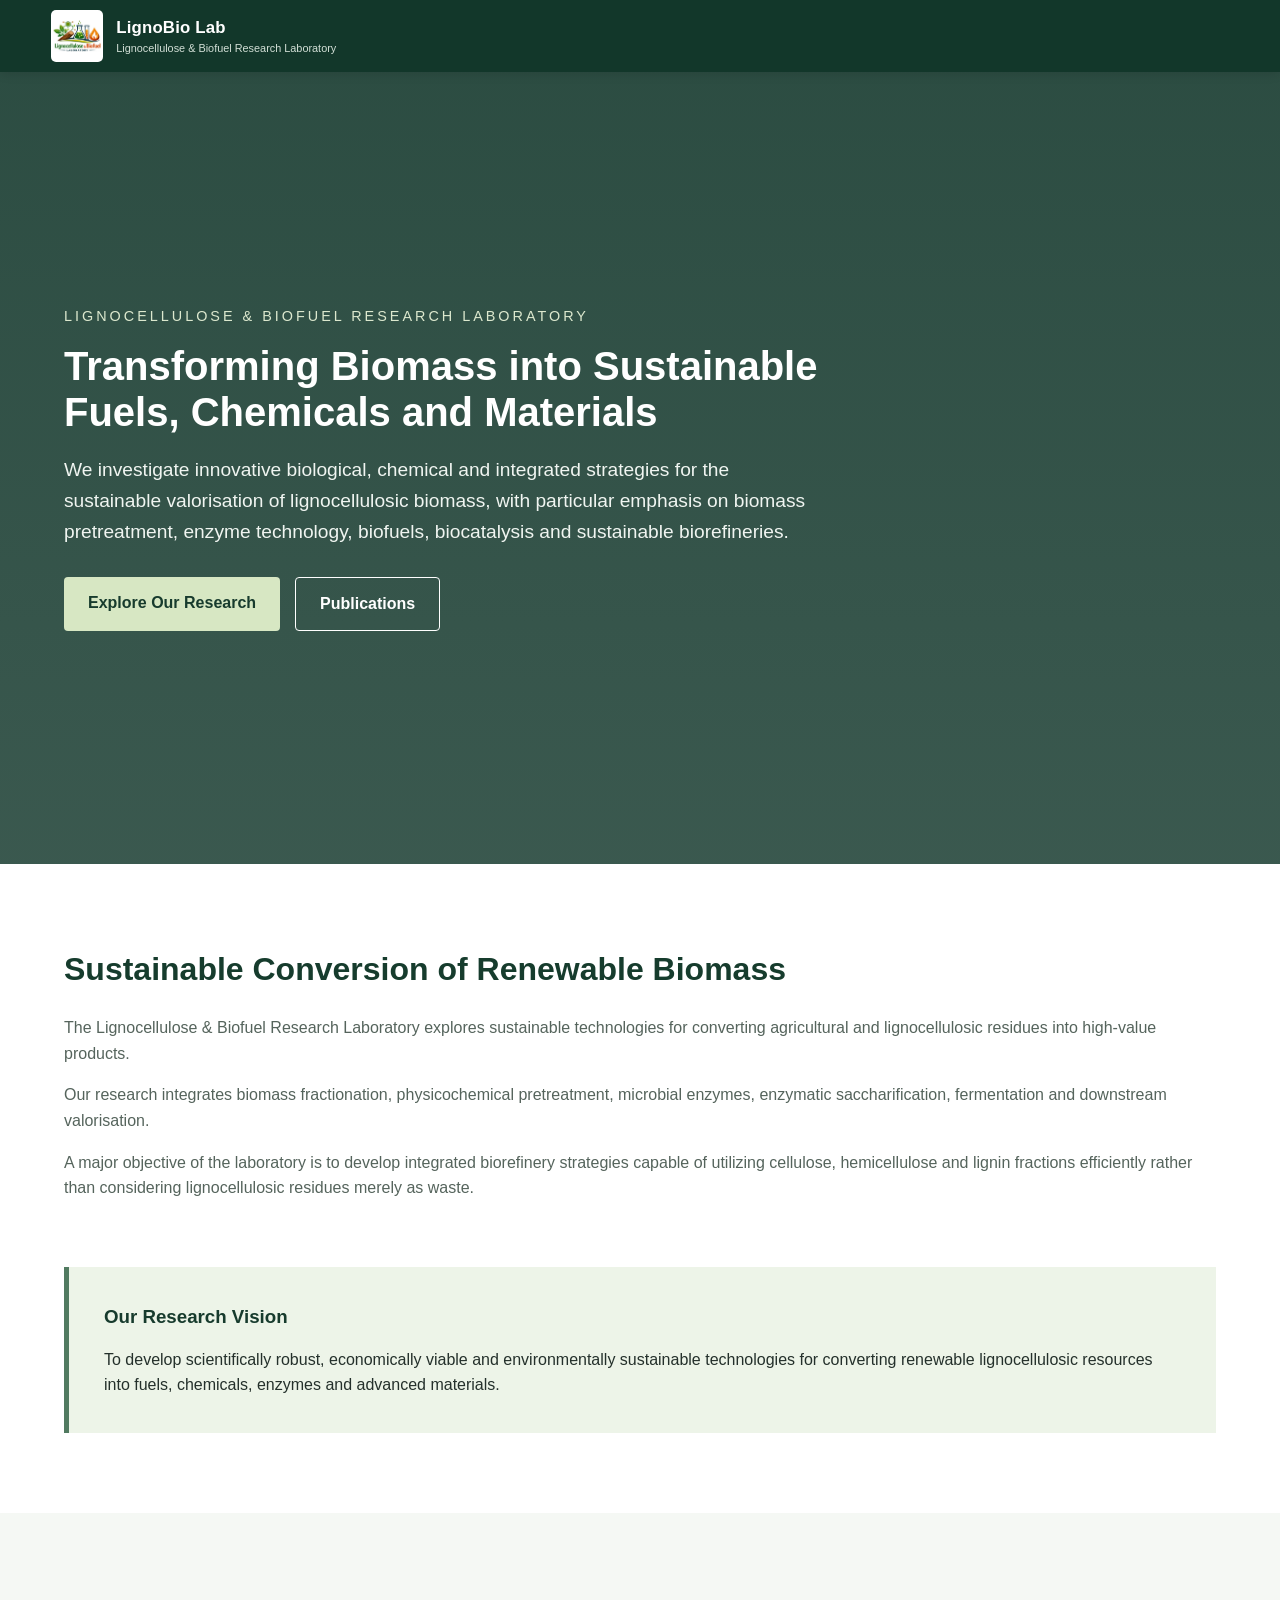
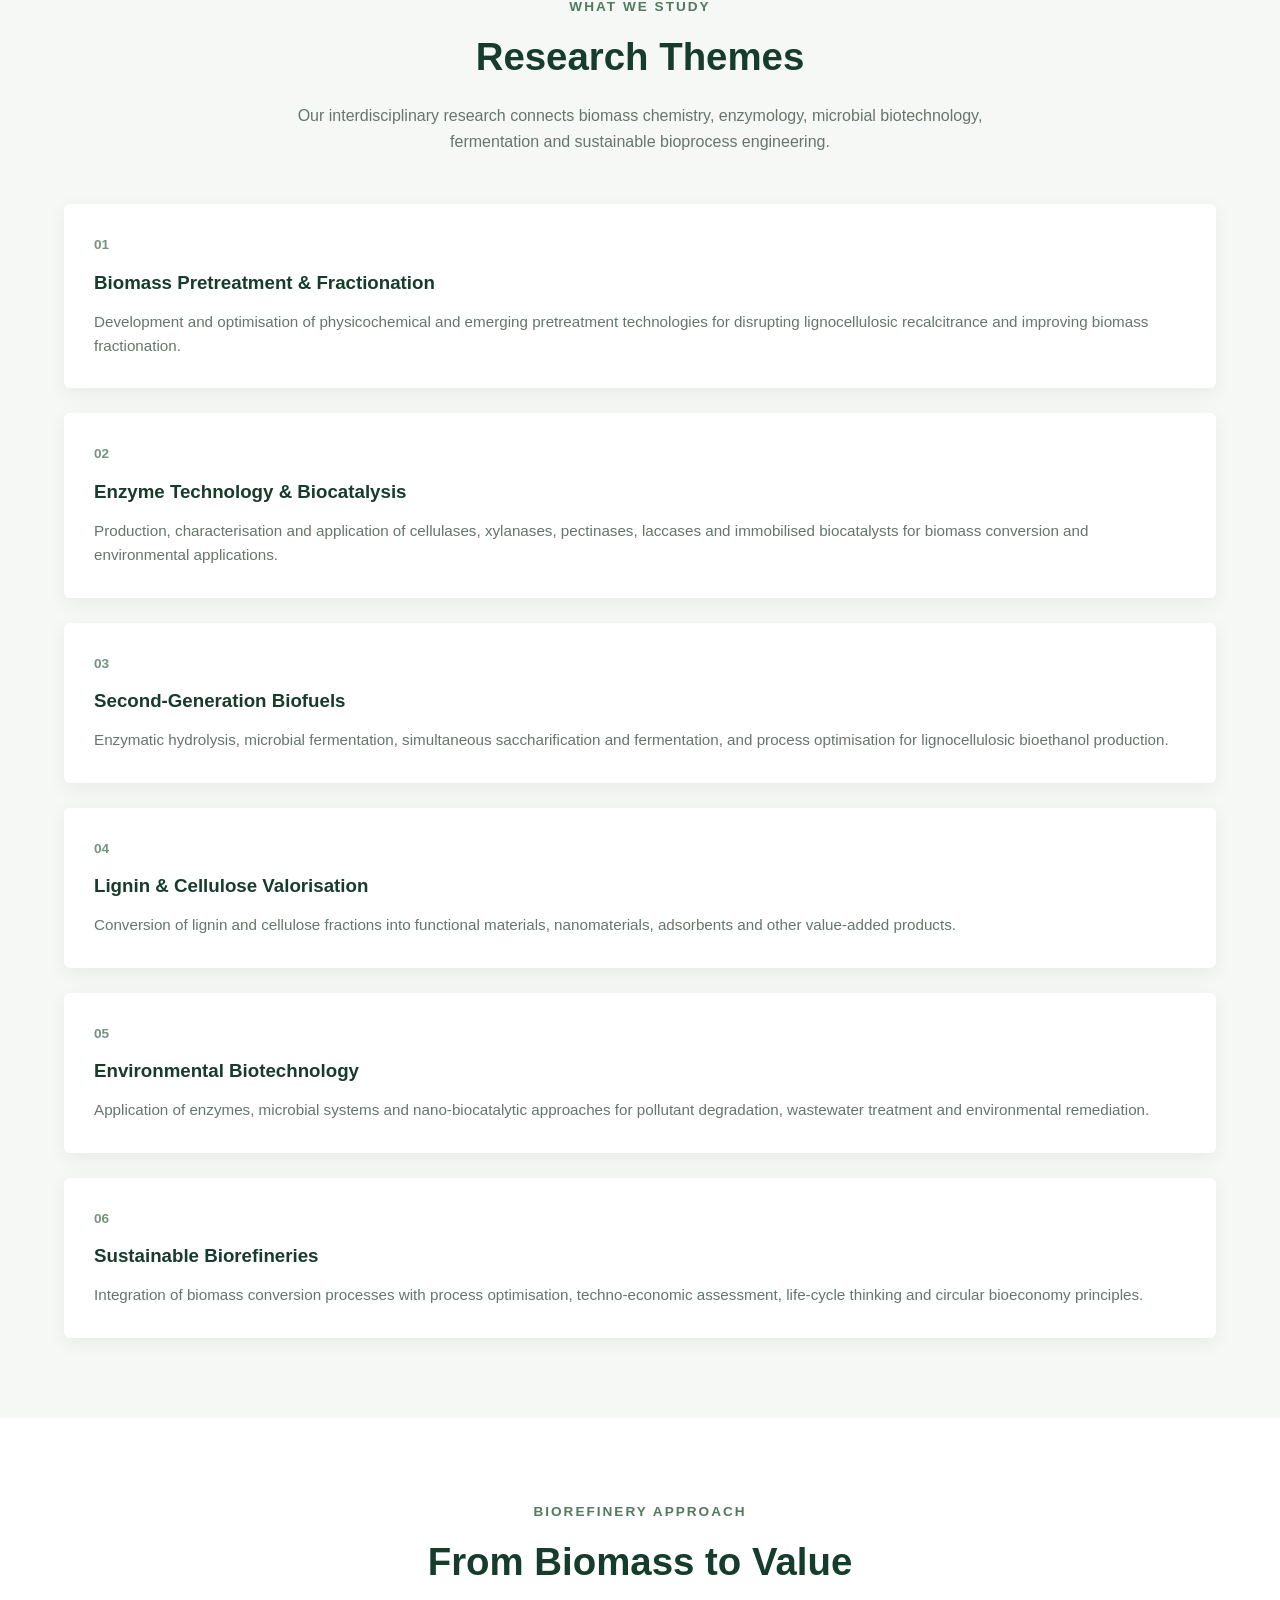
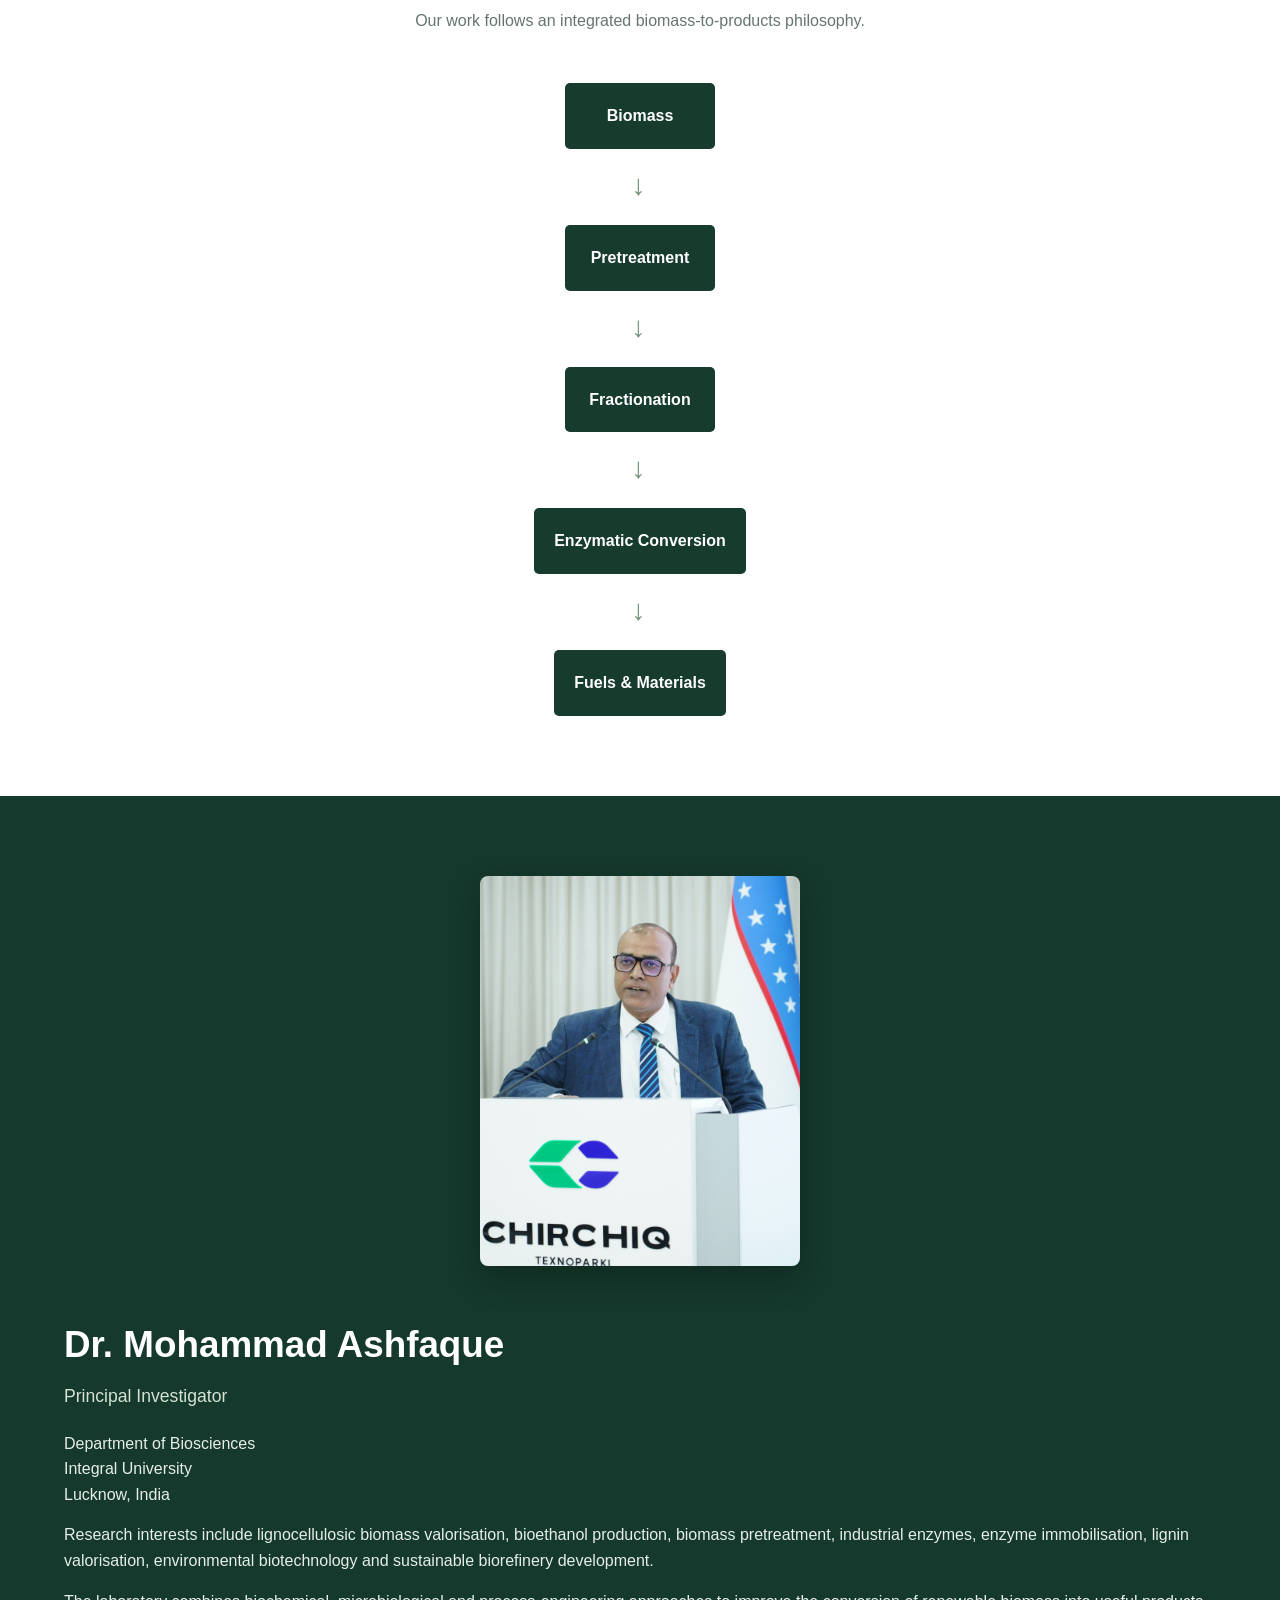
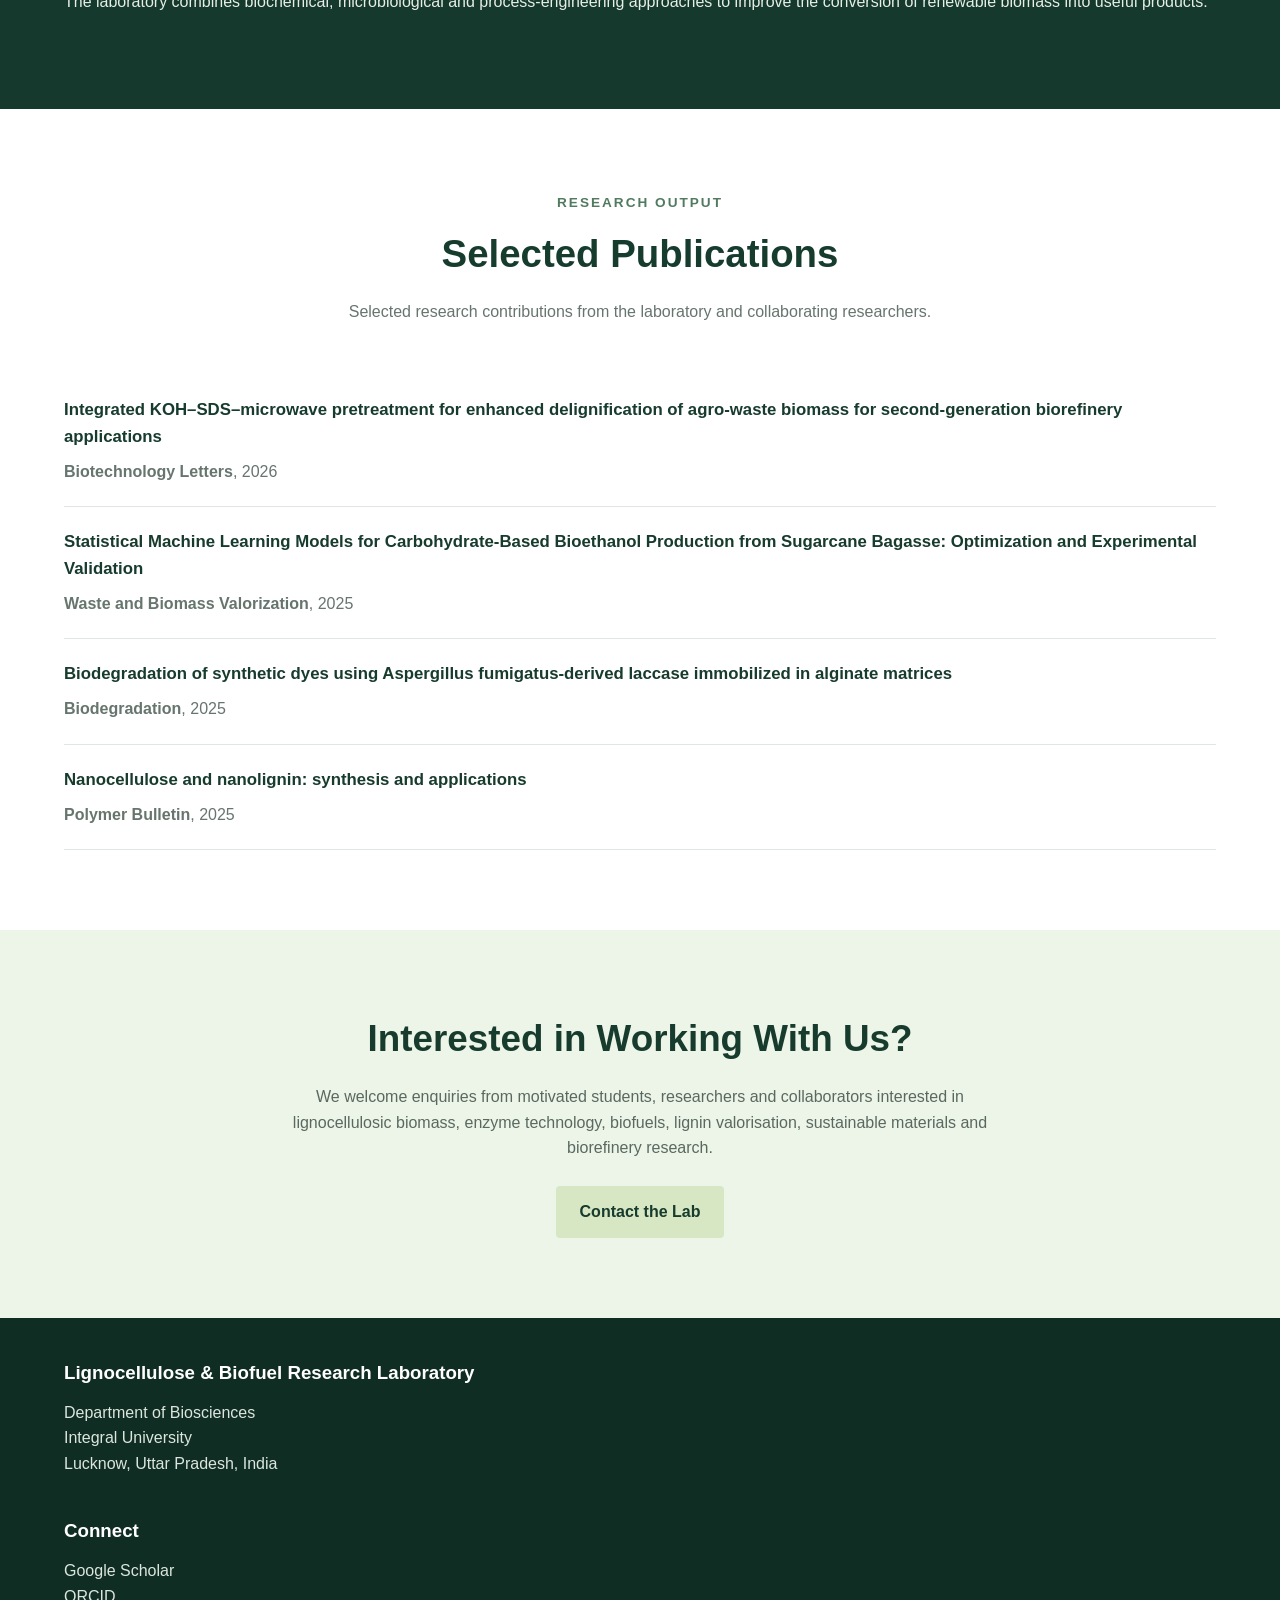
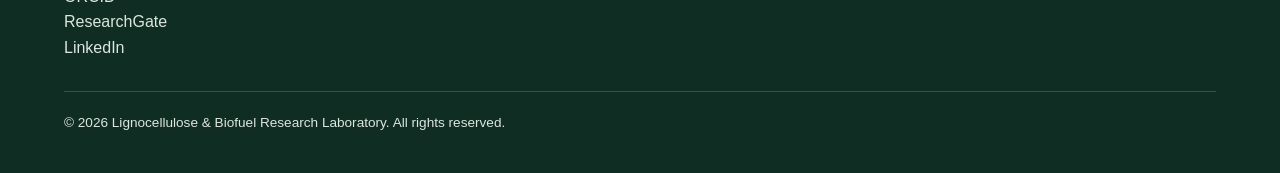
==== index.html @ 24415551 "Update index.html" ====
<!DOCTYPE html>
<html lang="en">

<head>
    <meta charset="UTF-8">

    <meta name="viewport"
          content="width=device-width, initial-scale=1.0">

    <meta name="description"
          content="Official website of the Lignocellulose & Biofuel Research Laboratory, focused on lignocellulosic biomass valorisation, biofuels, enzyme technology and sustainable biorefineries.">

    <meta name="keywords"
          content="lignocellulose, lignocellulosic biomass, biofuel, bioethanol, biomass valorisation, biorefinery, cellulase, laccase, pretreatment">

    <title>
        Lignocellulose & Biofuel Research Laboratory
    </title>

    <link rel="stylesheet" href="style.css">
</head>


<body>

<!-- =========================
     NAVIGATION
========================= -->

<header class="site-header">
    <nav class="navbar">

        <a href="#home" class="lab-brand">

            <div class="logo-box">
                <img src="lignobio-logo.png"
                     alt="LignoBio Lab Logo"
                     class="lab-logo">
            </div>

            <div class="lab-name">
                <strong>LignoBio Lab</strong>
                <span>Lignocellulose & Biofuel Research Laboratory</span>
            </div>

        </a>

        <ul class="nav-links">
            <li><a href="#home">Home</a></li>
            <li><a href="#about">About</a></li>
            <li><a href="#research">Research</a></li>
            <li><a href="people.html">People</a></li>
            <li><a href="#publications">Publications</a></li>
            <li><a href="#opportunities">Opportunities</a></li>
            <li><a href="#contact">Contact</a></li>
        </ul>

    </nav>
</header>

<!-- =========================
     HERO SECTION
========================= -->

<section class="hero" id="home">

    <div class="hero-content">

        <div class="hero-tag">
            Lignocellulose & Biofuel Research Laboratory
        </div>

        <h1>
            Transforming Biomass into Sustainable Fuels,
            Chemicals and Materials
        </h1>

        <p>
            We investigate innovative biological, chemical and
            integrated strategies for the sustainable valorisation
            of lignocellulosic biomass, with particular emphasis on
            biomass pretreatment, enzyme technology, biofuels,
            biocatalysis and sustainable biorefineries.
        </p>

        <div class="hero-buttons">

            <a href="#research"
               class="btn btn-primary">
                Explore Our Research
            </a>

            <a href="#publications"
               class="btn btn-secondary">
                Publications
            </a>

        </div>

    </div>

</section>


<!-- =========================
     ABOUT
========================= -->

<section class="section" id="about">

    <div class="container">

        <div class="about-grid">

            <div class="about-text">

                <h2>
                    Sustainable Conversion of Renewable Biomass
                </h2>

                <p>
                    The Lignocellulose & Biofuel Research Laboratory
                    explores sustainable technologies for converting
                    agricultural and lignocellulosic residues into
                    high-value products.
                </p>

                <p>
                    Our research integrates biomass fractionation,
                    physicochemical pretreatment, microbial enzymes,
                    enzymatic saccharification, fermentation and
                    downstream valorisation.
                </p>

                <p>
                    A major objective of the laboratory is to develop
                    integrated biorefinery strategies capable of
                    utilizing cellulose, hemicellulose and lignin
                    fractions efficiently rather than considering
                    lignocellulosic residues merely as waste.
                </p>

            </div>


            <div class="about-box">

                <h3>Our Research Vision</h3>

                <p>
                    To develop scientifically robust, economically
                    viable and environmentally sustainable
                    technologies for converting renewable
                    lignocellulosic resources into fuels, chemicals,
                    enzymes and advanced materials.
                </p>

            </div>

        </div>

    </div>

</section>


<!-- =========================
     RESEARCH AREAS
========================= -->

<section class="section research-section" id="research">

    <div class="container">

        <div class="section-title">

            <span>What We Study</span>

            <h2>
                Research Themes
            </h2>

            <p>
                Our interdisciplinary research connects biomass
                chemistry, enzymology, microbial biotechnology,
                fermentation and sustainable bioprocess engineering.
            </p>

        </div>


        <div class="cards">


            <div class="card">

                <div class="card-number">01</div>

                <h3>
                    Biomass Pretreatment & Fractionation
                </h3>

                <p>
                    Development and optimisation of physicochemical
                    and emerging pretreatment technologies for
                    disrupting lignocellulosic recalcitrance and
                    improving biomass fractionation.
                </p>

            </div>


            <div class="card">

                <div class="card-number">02</div>

                <h3>
                    Enzyme Technology & Biocatalysis
                </h3>

                <p>
                    Production, characterisation and application of
                    cellulases, xylanases, pectinases, laccases and
                    immobilised biocatalysts for biomass conversion
                    and environmental applications.
                </p>

            </div>


            <div class="card">

                <div class="card-number">03</div>

                <h3>
                    Second-Generation Biofuels
                </h3>

                <p>
                    Enzymatic hydrolysis, microbial fermentation,
                    simultaneous saccharification and fermentation,
                    and process optimisation for lignocellulosic
                    bioethanol production.
                </p>

            </div>


            <div class="card">

                <div class="card-number">04</div>

                <h3>
                    Lignin & Cellulose Valorisation
                </h3>

                <p>
                    Conversion of lignin and cellulose fractions
                    into functional materials, nanomaterials,
                    adsorbents and other value-added products.
                </p>

            </div>


            <div class="card">

                <div class="card-number">05</div>

                <h3>
                    Environmental Biotechnology
                </h3>

                <p>
                    Application of enzymes, microbial systems and
                    nano-biocatalytic approaches for pollutant
                    degradation, wastewater treatment and
                    environmental remediation.
                </p>

            </div>


            <div class="card">

                <div class="card-number">06</div>

                <h3>
                    Sustainable Biorefineries
                </h3>

                <p>
                    Integration of biomass conversion processes with
                    process optimisation, techno-economic assessment,
                    life-cycle thinking and circular bioeconomy
                    principles.
                </p>

            </div>


        </div>

    </div>

</section>


<!-- =========================
     RESEARCH PIPELINE
========================= -->

<section class="section">

    <div class="container">

        <div class="section-title">

            <span>Biorefinery Approach</span>

            <h2>
                From Biomass to Value
            </h2>

            <p>
                Our work follows an integrated biomass-to-products
                philosophy.
            </p>

        </div>


        <div class="pipeline">

            <div class="pipeline-item">
                Biomass
            </div>

            <div class="arrow">
                →
            </div>

            <div class="pipeline-item">
                Pretreatment
            </div>

            <div class="arrow">
                →
            </div>

            <div class="pipeline-item">
                Fractionation
            </div>

            <div class="arrow">
                →
            </div>

            <div class="pipeline-item">
                Enzymatic Conversion
            </div>

            <div class="arrow">
                →
            </div>

            <div class="pipeline-item">
                Fuels & Materials
            </div>

        </div>

    </div>

</section>


<!-- =========================
     PRINCIPAL INVESTIGATOR
========================= -->

<section class="section pi-section" id="pi">

    <div class="container">

        <div class="pi-grid">


<div class="pi-photo">

    <img src="mohammad-ashfaque.JPG"
         alt="Dr. Mohammad Ashfaque">

</div>


            <div class="pi-info">

                <h2>
                    Dr. Mohammad Ashfaque
                </h2>

                <h3>
                    Principal Investigator
                </h3>

                <p>
                    Department of Biosciences
                    <br>
                    Integral University
                    <br>
                    Lucknow, India
                </p>

                <p>
                    Research interests include lignocellulosic biomass
                    valorisation, bioethanol production, biomass
                    pretreatment, industrial enzymes, enzyme
                    immobilisation, lignin valorisation,
                    environmental biotechnology and sustainable
                    biorefinery development.
                </p>

                <p>
                    The laboratory combines biochemical,
                    microbiological and process-engineering approaches
                    to improve the conversion of renewable biomass
                    into useful products.
                </p>

            </div>

        </div>

    </div>

</section>


<!-- =========================
     PUBLICATIONS
========================= -->

<section class="section" id="publications">

    <div class="container">

        <div class="section-title">

            <span>Research Output</span>

            <h2>
                Selected Publications
            </h2>

            <p>
                Selected research contributions from the laboratory
                and collaborating researchers.
            </p>

        </div>


        <div class="publication">

            <h3>
                Integrated KOH–SDS–microwave pretreatment for
                enhanced delignification of agro-waste biomass for
                second-generation biorefinery applications
            </h3>

            <p>
                <strong>Biotechnology Letters</strong>, 2026
            </p>

        </div>


        <div class="publication">

            <h3>
                Statistical Machine Learning Models for
                Carbohydrate-Based Bioethanol Production from
                Sugarcane Bagasse: Optimization and Experimental
                Validation
            </h3>

            <p>
                <strong>Waste and Biomass Valorization</strong>, 2025
            </p>

        </div>


        <div class="publication">

            <h3>
                Biodegradation of synthetic dyes using
                Aspergillus fumigatus-derived laccase immobilized
                in alginate matrices
            </h3>

            <p>
                <strong>Biodegradation</strong>, 2025
            </p>

        </div>


        <div class="publication">

            <h3>
                Nanocellulose and nanolignin: synthesis and
                applications
            </h3>

            <p>
                <strong>Polymer Bulletin</strong>, 2025
            </p>

        </div>

    </div>

</section>


<!-- =========================
     OPPORTUNITIES
========================= -->

<section class="section join" id="opportunities">

    <div class="container">

        <h2>
            Interested in Working With Us?
        </h2>

        <p>
            We welcome enquiries from motivated students,
            researchers and collaborators interested in
            lignocellulosic biomass, enzyme technology,
            biofuels, lignin valorisation, sustainable materials
            and biorefinery research.
        </p>

        <a href="#contact"
           class="btn btn-primary">
            Contact the Lab
        </a>

    </div>

</section>


<!-- =========================
     FOOTER / CONTACT
========================= -->

<footer id="contact">

    <div class="container">

        <div class="footer-grid">


            <div>

                <h3>
                    Lignocellulose & Biofuel Research Laboratory
                </h3>

                <p>
                    Department of Biosciences
                    <br>
                    Integral University
                    <br>
                    Lucknow, Uttar Pradesh, India
                </p>

            </div>


            <div>

                <h3>
                    Connect
                </h3>

                <p>
                    Google Scholar
                    <br>
                    ORCID
                    <br>
                    ResearchGate
                    <br>
                    LinkedIn
                </p>

            </div>


        </div>


        <div class="copyright">

            © 2026 Lignocellulose & Biofuel Research Laboratory.
            All rights reserved.

        </div>

    </div>

</footer>


</body>

</html>
---- style.css ----
* {
    margin: 0;
    padding: 0;
    box-sizing: border-box;
}

html {
    scroll-behavior: smooth;
}

body {
    font-family: Arial, Helvetica, sans-serif;
    line-height: 1.6;
    color: #24302b;
    background: #ffffff;
}

/* =========================
   HEADER & NAVIGATION
========================= */

.site-header {
    background: #12372a;
    position: sticky;
    top: 0;
    z-index: 1000;
    box-shadow: 0 2px 10px rgba(0,0,0,0.12);
}

.navbar {
    width: 92%;
    max-width: 1300px;
    margin: auto;
    min-height: 82px;

    display: flex;
    justify-content: space-between;
    align-items: center;

    gap: 30px;
    padding: 8px 0;
}


/* LAB IDENTITY */

.lab-brand {
    display: flex;
    align-items: center;
    gap: 13px;
    text-decoration: none;
    flex-shrink: 0;
}


/* LOGO */

.logo-box {
    width: 62px;
    height: 62px;

    background: white;
    border-radius: 5px;

    display: flex;
    align-items: center;
    justify-content: center;

    overflow: hidden;
}

.lab-logo {
    width: 58px;
    height: 58px;
    object-fit: contain;
    display: block;
}


/* LAB NAME */

.lab-name {
    display: flex;
    flex-direction: column;
    line-height: 1.15;
}

.lab-name strong {
    color: #ffffff;
    font-size: 1.35rem;
    font-weight: 750;
    letter-spacing: 0.2px;
}

.lab-name span {
    color: #d2dfd6;
    font-size: 0.78rem;
    margin-top: 5px;
    white-space: nowrap;
}


/* NAVIGATION */

.nav-links {
    display: flex;
    align-items: center;
    gap: 27px;

    list-style: none;
    margin: 0;
    padding: 0;
}

.nav-links li {
    margin: 0;
}

.nav-links a {
    color: #ffffff;
    text-decoration: none;
    font-size: 0.95rem;
    font-weight: 500;

    transition: color 0.2s ease;
}

.nav-links a:hover {
    color: #cfe5b6;
}
/* =========================
   HERO SECTION
========================= */

.hero {
    min-height: 88vh;
    display: flex;
    align-items: center;
    background:
        linear-gradient(
            rgba(15, 52, 40, 0.88),
            rgba(15, 52, 40, 0.82)
        ),
        url("https://images.unsplash.com/photo-1531058240690-006c446962d8?auto=format&fit=crop&w=1600&q=80");
    background-size: cover;
    background-position: center;
    color: white;
}

.hero-content {
    width: 90%;
    max-width: 1200px;
    margin: auto;
}

.hero-tag {
    text-transform: uppercase;
    letter-spacing: 3px;
    font-size: 0.9rem;
    margin-bottom: 15px;
    color: #dce8ce;
}

.hero h1 {
    font-size: 3.5rem;
    max-width: 850px;
    line-height: 1.15;
    margin-bottom: 20px;
}

.hero p {
    max-width: 750px;
    font-size: 1.2rem;
    margin-bottom: 30px;
    color: #f0f5f1;
}

.hero-buttons {
    display: flex;
    gap: 15px;
    flex-wrap: wrap;
}

.btn {
    display: inline-block;
    padding: 13px 24px;
    text-decoration: none;
    border-radius: 4px;
    font-weight: 600;
}

.btn-primary {
    background: #d7e7c3;
    color: #173b2d;
}

.btn-secondary {
    border: 1px solid white;
    color: white;
}

.btn:hover {
    opacity: 0.9;
}

/* =========================
   GENERAL SECTIONS
========================= */

.section {
    padding: 80px 0;
}

.container {
    width: 90%;
    max-width: 1200px;
    margin: auto;
}

.section-title {
    text-align: center;
    margin-bottom: 50px;
}

.section-title span {
    color: #517a60;
    text-transform: uppercase;
    letter-spacing: 2px;
    font-size: 0.85rem;
    font-weight: 700;
}

.section-title h2 {
    font-size: 2.4rem;
    margin-top: 8px;
    color: #163c2d;
}

.section-title p {
    max-width: 760px;
    margin: 15px auto 0;
    color: #66756d;
}

/* =========================
   ABOUT
========================= */

.about-grid {
    display: grid;
    grid-template-columns: 1fr 1fr;
    gap: 50px;
    align-items: center;
}

.about-text h2 {
    color: #163c2d;
    margin-bottom: 20px;
    font-size: 2rem;
}

.about-text p {
    margin-bottom: 16px;
    color: #55645c;
}

.about-box {
    background: #edf4e8;
    padding: 35px;
    border-left: 5px solid #517a60;
}

.about-box h3 {
    color: #173b2d;
    margin-bottom: 15px;
}

/* =========================
   RESEARCH CARDS
========================= */

.research-section {
    background: #f5f8f4;
}

.cards {
    display: grid;
    grid-template-columns: repeat(3, 1fr);
    gap: 25px;
}

.card {
    background: white;
    padding: 30px;
    border-radius: 6px;
    box-shadow: 0 5px 20px rgba(0,0,0,0.06);
    transition: transform 0.3s ease;
}

.card:hover {
    transform: translateY(-5px);
}

.card-number {
    font-size: 0.85rem;
    color: #76947d;
    font-weight: 700;
    margin-bottom: 12px;
}

.card h3 {
    color: #173b2d;
    margin-bottom: 12px;
}

.card p {
    color: #66756d;
    font-size: 0.95rem;
}

/* =========================
   RESEARCH PIPELINE
========================= */

.pipeline {
    display: flex;
    justify-content: space-between;
    align-items: center;
    flex-wrap: wrap;
    gap: 15px;
    margin-top: 40px;
}

.pipeline-item {
    background: #173b2d;
    color: white;
    padding: 20px;
    min-width: 150px;
    flex: 1;
    text-align: center;
    border-radius: 5px;
    font-weight: 600;
}

.arrow {
    font-size: 1.8rem;
    color: #76947d;
}

/* =========================
   PI SECTION
========================= */

.pi-section {
    background: #15392c;
    color: white;
}

.pi-grid {
    display: grid;
    grid-template-columns: 1fr 2fr;
    gap: 50px;
    align-items: center;
}

.pi-photo {
    width: 100%;
    max-width: 320px;
    margin: auto;
}

.pi-photo img {
    width: 100%;
    height: 390px;
    object-fit: cover;
    object-position: center top;
    border-radius: 8px;
    display: block;
    box-shadow: 0 12px 30px rgba(0,0,0,0.25);
}
.pi-info h2 {
    font-size: 2.3rem;
    margin-bottom: 8px;
}

.pi-info h3 {
    font-size: 1.1rem;
    font-weight: 400;
    color: #d5e3d5;
    margin-bottom: 20px;
}

.pi-info p {
    margin-bottom: 15px;
    color: #e6eee8;
}

/* =========================
   PUBLICATIONS
========================= */

.publication {
    padding: 22px 0;
    border-bottom: 1px solid #dfe5df;
}

.publication h3 {
    color: #173b2d;
    margin-bottom: 8px;
    font-size: 1.05rem;
}

.publication p {
    color: #66756d;
}

/* =========================
   JOIN
========================= */

.join {
    background: #edf4e8;
    text-align: center;
}

.join h2 {
    color: #173b2d;
    font-size: 2.3rem;
    margin-bottom: 15px;
}

.join p {
    max-width: 700px;
    margin: auto auto 25px;
    color: #5a6960;
}

/* =========================
   FOOTER
========================= */

footer {
    background: #102d23;
    color: #dbe6df;
    padding: 40px 0;
}

.footer-grid {
    display: grid;
    grid-template-columns: 2fr 1fr;
    gap: 40px;
}

footer h3 {
    color: white;
    margin-bottom: 12px;
}

footer a {
    color: #d7e7c3;
    text-decoration: none;
}

.copyright {
    margin-top: 30px;
    padding-top: 20px;
    border-top: 1px solid #365348;
    font-size: 0.85rem;
}

/* =========================
   MOBILE RESPONSIVENESS
========================= */

.navbar {
    min-height: 72px;
}

.logo-box {
    width: 52px;
    height: 52px;
}

.lab-logo {
    width: 48px;
    height: 48px;
}

.lab-name strong {
    font-size: 1.05rem;
}

.lab-name span {
    font-size: 0.68rem;
    white-space: normal;
}

.nav-links {
    display: none;
}
    .nav-links {
        display: none;
    }

    .hero h1 {
        font-size: 2.5rem;
    }

    .about-grid,
    .pi-grid {
        grid-template-columns: 1fr;
    }

    .cards {
        grid-template-columns: 1fr;
    }

    .pipeline {
        flex-direction: column;
    }

    .arrow {
        transform: rotate(90deg);
    }

    .footer-grid {
        grid-template-columns: 1fr;
    }
}
/* =========================
   PEOPLE PAGE
========================= */

.people-pi {
    display: grid;
    grid-template-columns: 330px 1fr;
    gap: 55px;
    align-items: center;
}

.people-photo img {
    width: 100%;
    height: 410px;
    object-fit: cover;
    object-position: center top;
    border-radius: 8px;
    box-shadow: 0 10px 30px rgba(0,0,0,0.15);
}

.people-info h2 {
    color: #173b2d;
    font-size: 2.3rem;
    margin-bottom: 5px;
}

.people-info h3 {
    color: #66806e;
    font-size: 1.05rem;
    font-weight: 500;
    margin-bottom: 18px;
}

.people-info p {
    color: #59675f;
    margin-bottom: 15px;
    max-width: 760px;
}

.profile-links {
    display: flex;
    flex-wrap: wrap;
    gap: 10px;
    margin-top: 25px;
}

.profile-button {
    text-decoration: none;
    border: 1px solid #78917e;
    color: #31533f;
    padding: 8px 15px;
    border-radius: 4px;
    font-size: 0.85rem;
}

.profile-button:hover {
    background: #173b2d;
    color: white;
}

.team-section {
    background: #f5f8f4;
}

.team-grid {
    display: grid;
    grid-template-columns: repeat(3, 1fr);
    gap: 25px;
}

.team-card {
    background: white;
    padding: 22px;
    border-radius: 7px;
    box-shadow: 0 4px 18px rgba(0,0,0,0.06);
}

.team-placeholder {
    height: 230px;
    background: #e4ece2;
    display: flex;
    align-items: center;
    justify-content: center;
    color: #728276;
    margin-bottom: 20px;
    border-radius: 5px;
}

.team-card h3 {
    color: #173b2d;
    margin-bottom: 4px;
}

.team-role {
    color: #67806d;
    font-weight: 600;
    font-size: 0.9rem;
    margin-bottom: 10px;
}

.team-card p {
    color: #657169;
}

.simple-card {
    min-height: 150px;
}

.alumni-section {
    background: #edf4e8;
}

.alumni-note {
    max-width: 700px;
    margin: auto;
    text-align: center;
    color: #647069;
}
/* =========================
   MOBILE RESPONSIVENESS
========================= */

@media (max-width: 850px) {
    .people-pi {
    grid-template-columns: 1fr;
}

.people-photo {
    max-width: 300px;
    margin: auto;
}

.team-grid {
    grid-template-columns: 1fr;
}

    .navbar {
        min-height: 72px;
    }

    .logo-box {
        width: 52px;
        height: 52px;
    }

    .lab-logo {
        width: 48px;
        height: 48px;
    }

    .lab-name strong {
        font-size: 1.05rem;
    }

    .lab-name span {
        font-size: 0.68rem;
        white-space: normal;
    }

    .nav-links {
        display: none;
    }

    .hero h1 {
        font-size: 2.5rem;
    }

    .about-grid,
    .pi-grid {
        grid-template-columns: 1fr;
    }

    .cards {
        grid-template-columns: 1fr;
    }

    .pipeline {
        flex-direction: column;
    }

    .arrow {
        transform: rotate(90deg);
    }

    .footer-grid {
        grid-template-columns: 1fr;
    }

    .page-hero {
        padding: 65px 0 55px;
    }

    .page-hero h1 {
        font-size: 2.5rem;
    }

    .research-intro {
        grid-template-columns: 1fr;
        gap: 25px;
    }

    .research-detail-grid {
        grid-template-columns: 1fr;
        gap: 20px;
    }

    .research-number {
        font-size: 2.8rem;
    }

    .research-content h2 {
        font-size: 1.7rem;
    }
}
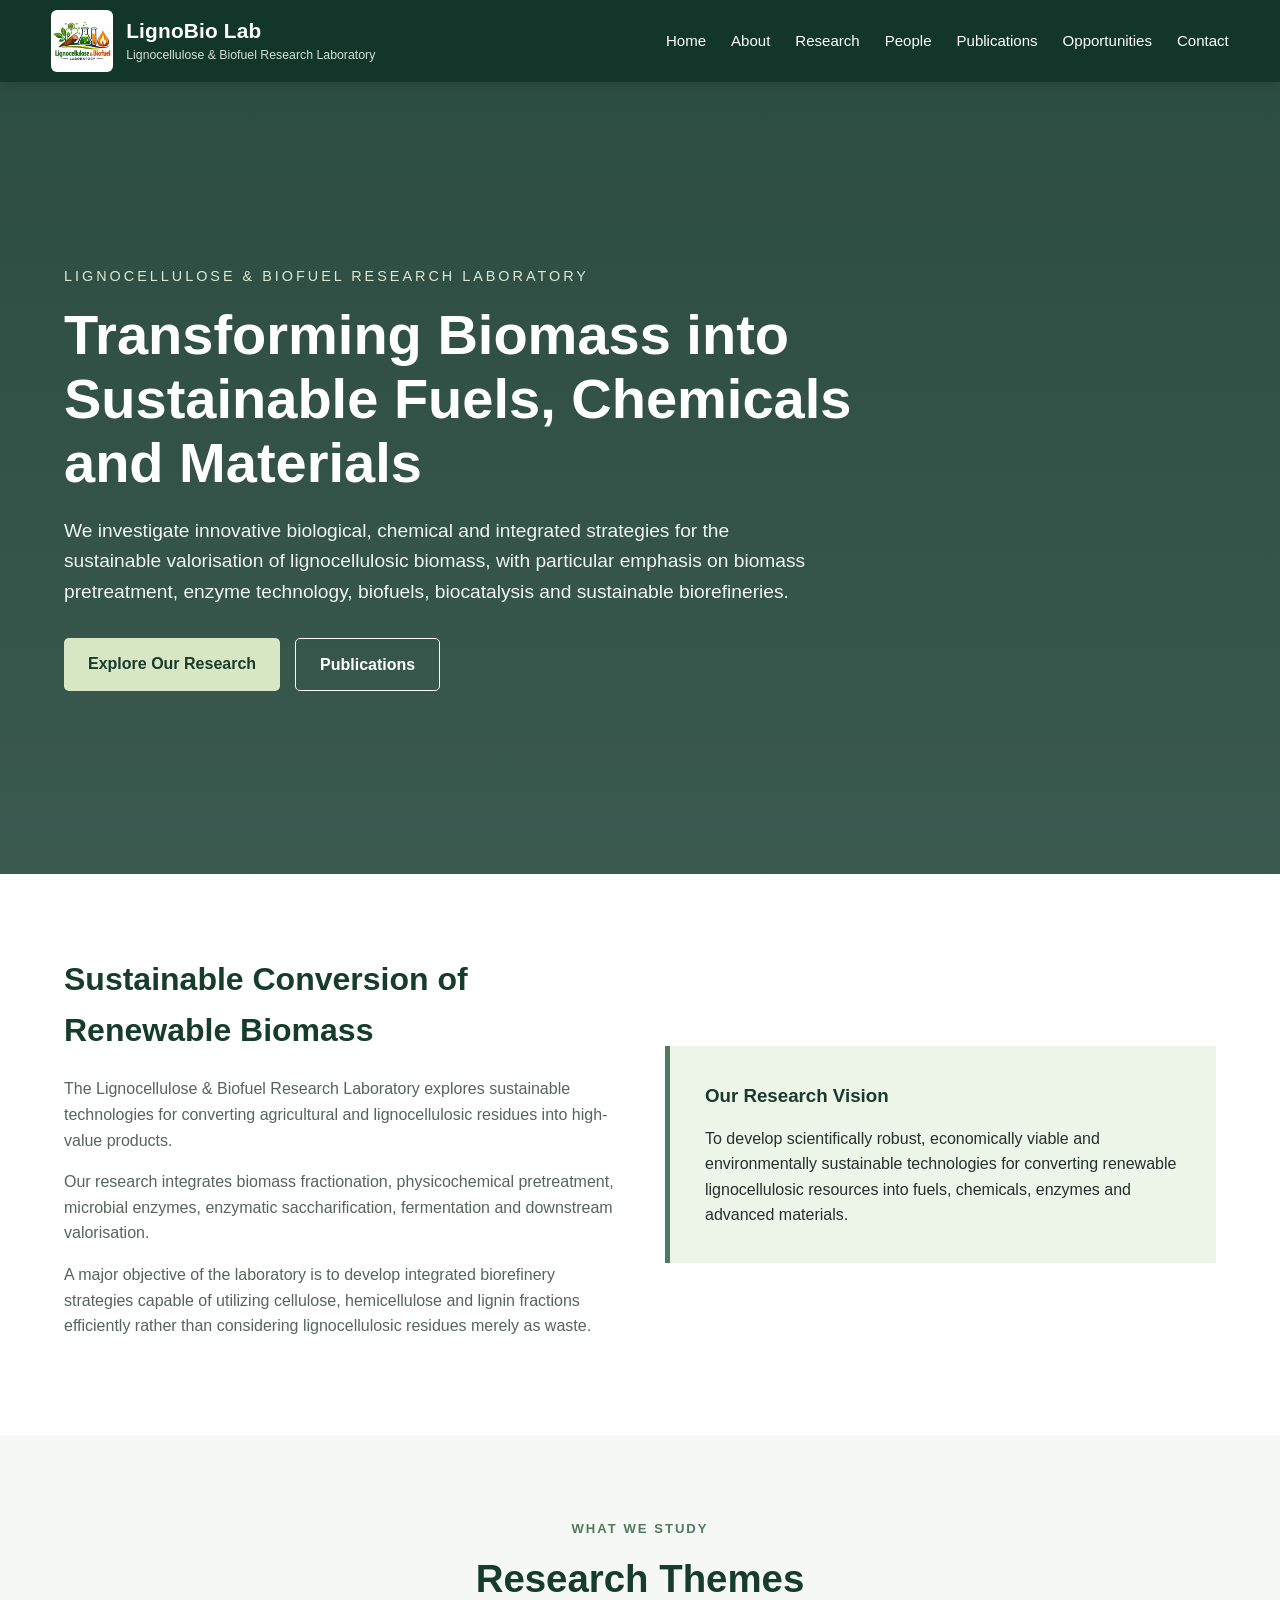
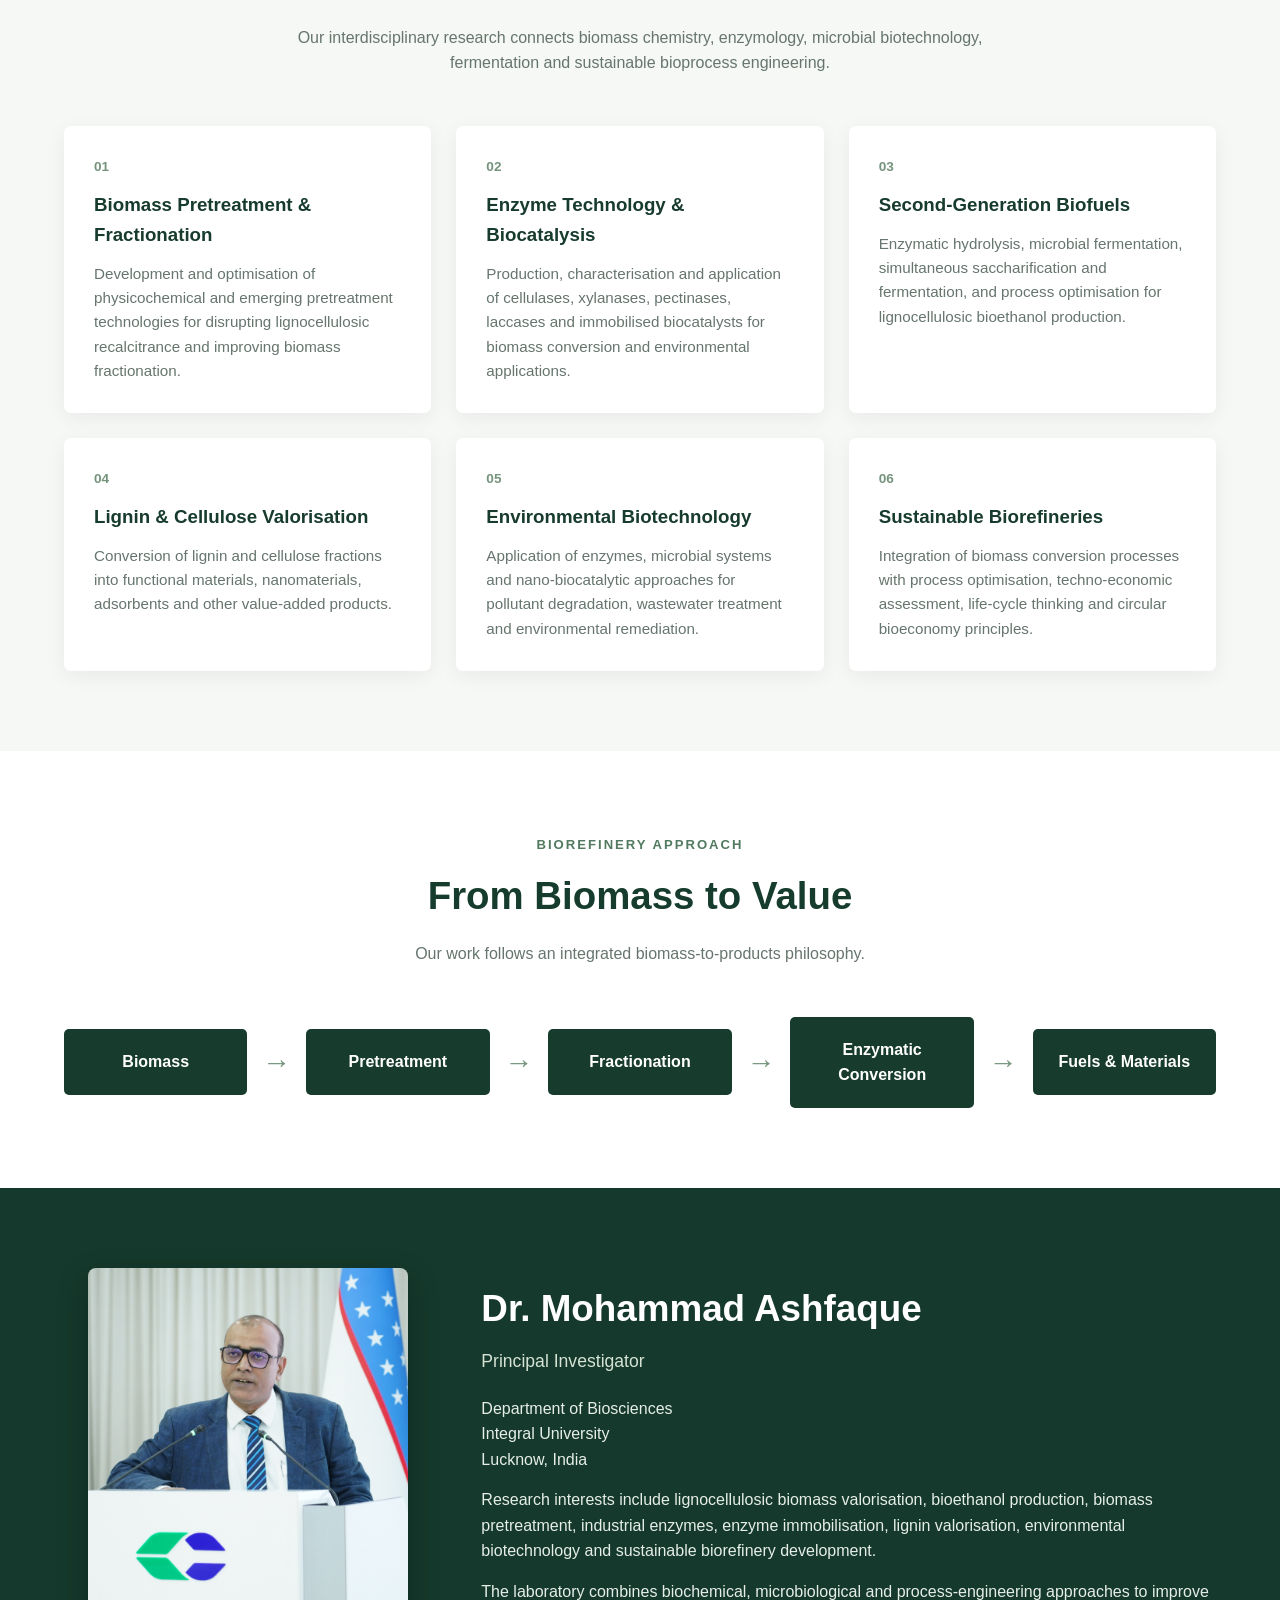
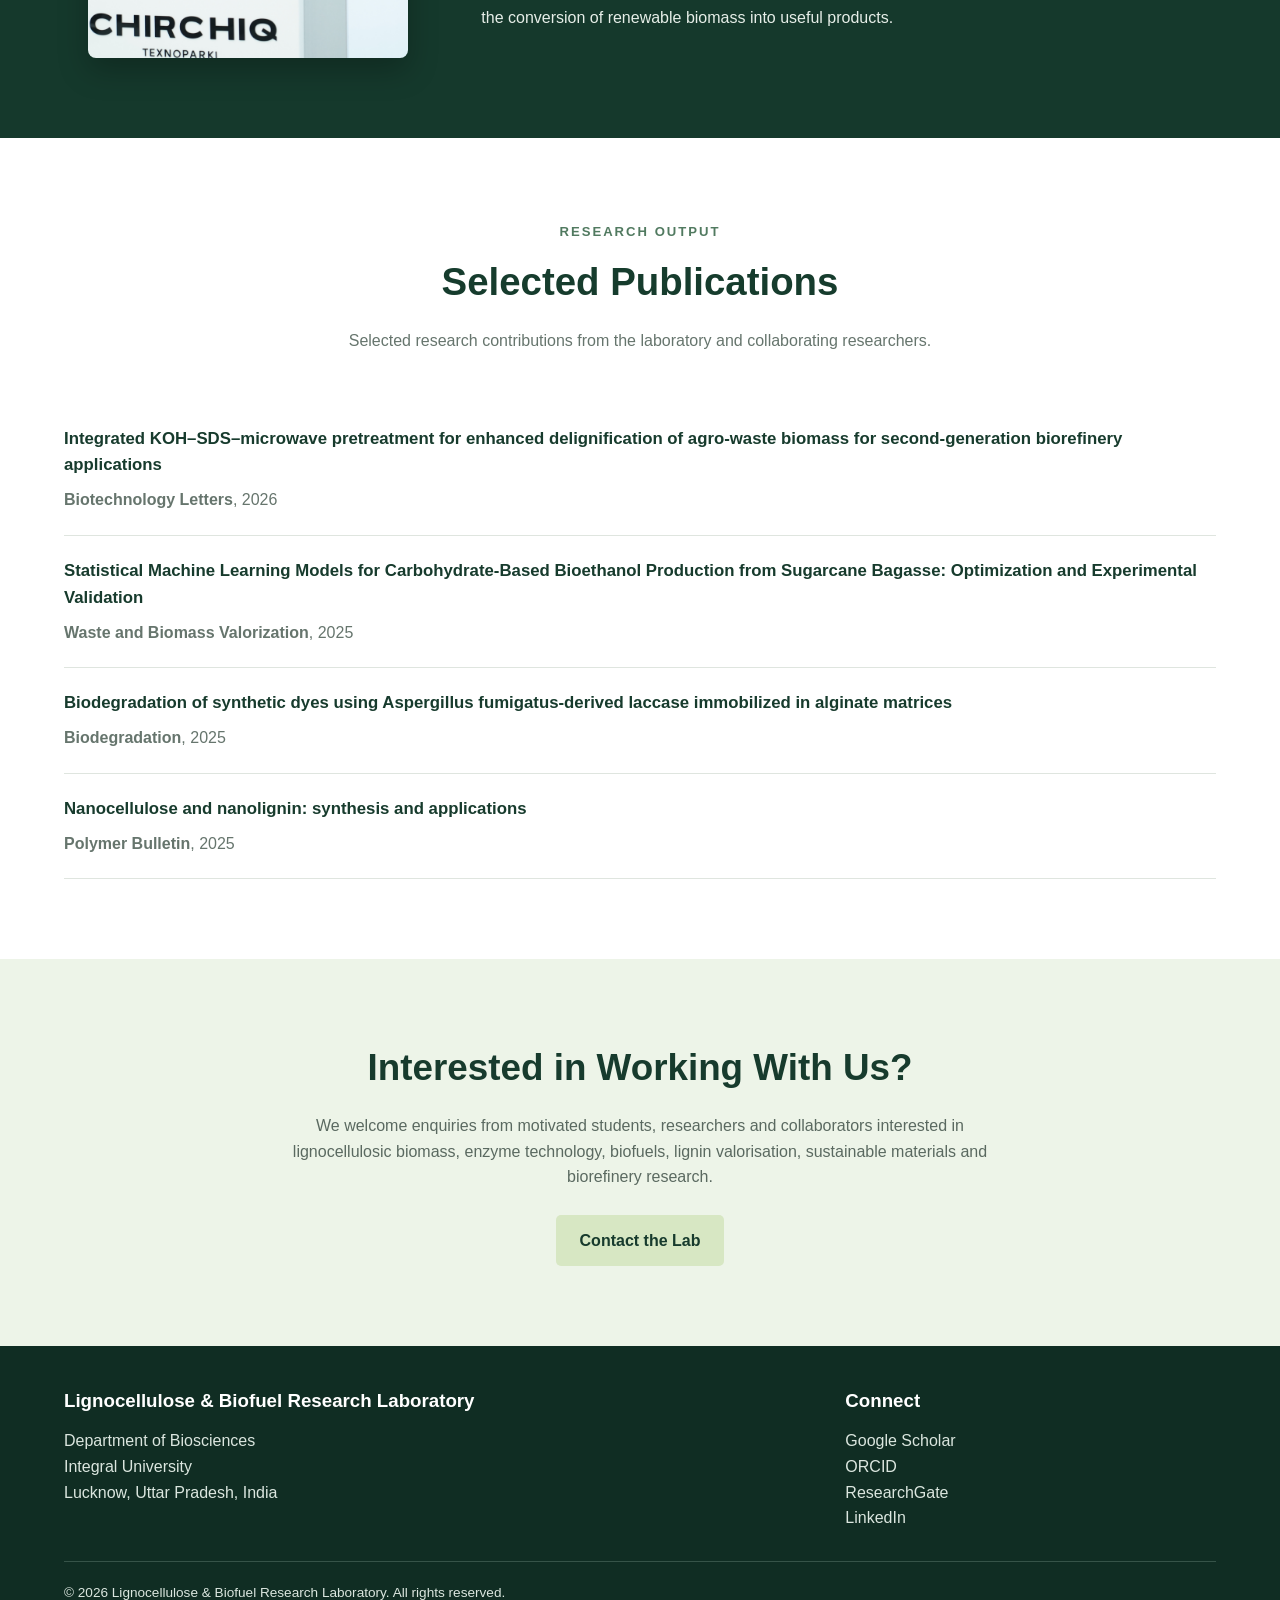
==== commit 7f88a92b: "Update index.html" ====
--- a/index.html
+++ b/index.html
@@ -50,7 +50,9 @@
             <li><a href="#about">About</a></li>
             <li><a href="#research">Research</a></li>
             <li><a href="people.html">People</a></li>
-            <li><a href="#publications">Publications</a></li>
+            <a href="publications.html">
+    Publications
+</a>
             <li><a href="#opportunities">Opportunities</a></li>
             <li><a href="#contact">Contact</a></li>
         </ul>
--- a/style.css
+++ b/style.css
@@ -1,3 +1,7 @@
+/* =========================================================
+   GLOBAL RESET
+========================================================= */
+
 * {
     margin: 0;
     padding: 0;
@@ -15,39 +19,61 @@
     background: #ffffff;
 }
 
-/* =========================
+img {
+    max-width: 100%;
+}
+
+
+/* =========================================================
+   GLOBAL CONTAINER
+========================================================= */
+
+.container {
+    width: 90%;
+    max-width: 1200px;
+    margin: auto;
+}
+
+.section {
+    padding: 80px 0;
+}
+
+
+/* =========================================================
    HEADER & NAVIGATION
-========================= */
+========================================================= */
 
 .site-header {
     background: #12372a;
     position: sticky;
     top: 0;
     z-index: 1000;
-    box-shadow: 0 2px 10px rgba(0,0,0,0.12);
+    box-shadow: 0 2px 10px rgba(0, 0, 0, 0.12);
 }
 
 .navbar {
     width: 92%;
     max-width: 1300px;
     margin: auto;
+
     min-height: 82px;
 
     display: flex;
     justify-content: space-between;
     align-items: center;
 
-    gap: 30px;
+    gap: 28px;
     padding: 8px 0;
 }
 
 
-/* LAB IDENTITY */
+/* LAB BRAND */
 
 .lab-brand {
     display: flex;
     align-items: center;
     gap: 13px;
+
     text-decoration: none;
     flex-shrink: 0;
 }
@@ -60,11 +86,11 @@
     height: 62px;
 
     background: white;
-    border-radius: 5px;
+    border-radius: 6px;
 
     display: flex;
+    justify-content: center;
     align-items: center;
-    justify-content: center;
 
     overflow: hidden;
 }
@@ -72,6 +98,7 @@
 .lab-logo {
     width: 58px;
     height: 58px;
+
     object-fit: contain;
     display: block;
 }
@@ -82,20 +109,26 @@
 .lab-name {
     display: flex;
     flex-direction: column;
+
     line-height: 1.15;
 }
 
 .lab-name strong {
     color: #ffffff;
-    font-size: 1.35rem;
+
+    font-size: 1.3rem;
     font-weight: 750;
+
     letter-spacing: 0.2px;
 }
 
 .lab-name span {
     color: #d2dfd6;
-    font-size: 0.78rem;
+
+    font-size: 0.77rem;
+
     margin-top: 5px;
+
     white-space: nowrap;
 }
 
@@ -105,9 +138,11 @@
 .nav-links {
     display: flex;
     align-items: center;
-    gap: 27px;
 
     list-style: none;
+
+    gap: 25px;
+
     margin: 0;
     padding: 0;
 }
@@ -118,75 +153,106 @@
 
 .nav-links a {
     color: #ffffff;
+
     text-decoration: none;
-    font-size: 0.95rem;
+
+    font-size: 0.94rem;
     font-weight: 500;
 
     transition: color 0.2s ease;
 }
 
-.nav-links a:hover {
+.nav-links a:hover,
+.nav-links .active-link {
     color: #cfe5b6;
 }
-/* =========================
-   HERO SECTION
-========================= */
+
+
+/* =========================================================
+   HOMEPAGE HERO
+========================================================= */
 
 .hero {
     min-height: 88vh;
+
     display: flex;
     align-items: center;
+
     background:
         linear-gradient(
             rgba(15, 52, 40, 0.88),
             rgba(15, 52, 40, 0.82)
         ),
         url("https://images.unsplash.com/photo-1531058240690-006c446962d8?auto=format&fit=crop&w=1600&q=80");
+
     background-size: cover;
     background-position: center;
+
     color: white;
 }
 
 .hero-content {
     width: 90%;
     max-width: 1200px;
+
     margin: auto;
 }
 
 .hero-tag {
     text-transform: uppercase;
+
     letter-spacing: 3px;
+
     font-size: 0.9rem;
+
     margin-bottom: 15px;
+
     color: #dce8ce;
 }
 
 .hero h1 {
+    max-width: 850px;
+
     font-size: 3.5rem;
-    max-width: 850px;
     line-height: 1.15;
+
     margin-bottom: 20px;
 }
 
 .hero p {
     max-width: 750px;
+
     font-size: 1.2rem;
+
     margin-bottom: 30px;
+
     color: #f0f5f1;
 }
 
 .hero-buttons {
     display: flex;
+    flex-wrap: wrap;
+
     gap: 15px;
-    flex-wrap: wrap;
-}
+}
+
+
+/* =========================================================
+   BUTTONS
+========================================================= */
 
 .btn {
     display: inline-block;
+
     padding: 13px 24px;
+
     text-decoration: none;
-    border-radius: 4px;
+
+    border-radius: 5px;
+
     font-weight: 600;
+
+    transition: 0.2s ease;
 }
 
 .btn-primary {
@@ -201,391 +267,844 @@
 
 .btn:hover {
     opacity: 0.9;
-}
-
-/* =========================
-   GENERAL SECTIONS
-========================= */
-
-.section {
-    padding: 80px 0;
-}
-
-.container {
-    width: 90%;
-    max-width: 1200px;
-    margin: auto;
-}
+    transform: translateY(-1px);
+}
+
+
+/* =========================================================
+   SECTION TITLES
+========================================================= */
 
 .section-title {
     text-align: center;
+
     margin-bottom: 50px;
 }
 
 .section-title span {
     color: #517a60;
+
     text-transform: uppercase;
+
     letter-spacing: 2px;
+
+    font-size: 0.82rem;
+    font-weight: 700;
+}
+
+.section-title h2 {
+    color: #163c2d;
+
+    font-size: 2.4rem;
+
+    margin-top: 8px;
+}
+
+.section-title p {
+    max-width: 760px;
+
+    margin: 15px auto 0;
+
+    color: #66756d;
+}
+
+
+/* =========================================================
+   HOMEPAGE ABOUT
+========================================================= */
+
+.about-grid {
+    display: grid;
+
+    grid-template-columns: 1fr 1fr;
+
+    gap: 50px;
+
+    align-items: center;
+}
+
+.about-text h2 {
+    color: #163c2d;
+
+    margin-bottom: 20px;
+
+    font-size: 2rem;
+}
+
+.about-text p {
+    margin-bottom: 16px;
+
+    color: #55645c;
+}
+
+.about-box {
+    background: #edf4e8;
+
+    padding: 35px;
+
+    border-left: 5px solid #517a60;
+}
+
+.about-box h3 {
+    color: #173b2d;
+
+    margin-bottom: 15px;
+}
+
+
+/* =========================================================
+   HOMEPAGE RESEARCH CARDS
+========================================================= */
+
+.research-section {
+    background: #f5f8f4;
+}
+
+.cards {
+    display: grid;
+
+    grid-template-columns: repeat(3, 1fr);
+
+    gap: 25px;
+}
+
+.card {
+    background: white;
+
+    padding: 30px;
+
+    border-radius: 7px;
+
+    box-shadow: 0 5px 20px rgba(0, 0, 0, 0.06);
+
+    transition: transform 0.3s ease;
+}
+
+.card:hover {
+    transform: translateY(-5px);
+}
+
+.card-number {
+    color: #76947d;
+
     font-size: 0.85rem;
     font-weight: 700;
-}
-
-.section-title h2 {
-    font-size: 2.4rem;
-    margin-top: 8px;
-    color: #163c2d;
-}
-
-.section-title p {
-    max-width: 760px;
-    margin: 15px auto 0;
-    color: #66756d;
-}
-
-/* =========================
-   ABOUT
-========================= */
-
-.about-grid {
-    display: grid;
-    grid-template-columns: 1fr 1fr;
-    gap: 50px;
-    align-items: center;
-}
-
-.about-text h2 {
-    color: #163c2d;
-    margin-bottom: 20px;
-    font-size: 2rem;
-}
-
-.about-text p {
-    margin-bottom: 16px;
-    color: #55645c;
-}
-
-.about-box {
-    background: #edf4e8;
-    padding: 35px;
-    border-left: 5px solid #517a60;
-}
-
-.about-box h3 {
-    color: #173b2d;
-    margin-bottom: 15px;
-}
-
-/* =========================
-   RESEARCH CARDS
-========================= */
-
-.research-section {
-    background: #f5f8f4;
-}
-
-.cards {
-    display: grid;
-    grid-template-columns: repeat(3, 1fr);
-    gap: 25px;
-}
-
-.card {
-    background: white;
-    padding: 30px;
-    border-radius: 6px;
-    box-shadow: 0 5px 20px rgba(0,0,0,0.06);
-    transition: transform 0.3s ease;
-}
-
-.card:hover {
-    transform: translateY(-5px);
-}
-
-.card-number {
-    font-size: 0.85rem;
-    color: #76947d;
-    font-weight: 700;
+
     margin-bottom: 12px;
 }
 
 .card h3 {
     color: #173b2d;
+
     margin-bottom: 12px;
 }
 
 .card p {
     color: #66756d;
+
     font-size: 0.95rem;
 }
 
-/* =========================
+
+/* =========================================================
+   RESEARCH PAGE HERO
+========================================================= */
+
+.page-hero,
+.research-hero {
+    background:
+        linear-gradient(
+            135deg,
+            #12372a 0%,
+            #1c4d3a 100%
+        );
+
+    color: white;
+
+    padding: 90px 0 80px;
+}
+
+.page-eyebrow,
+.research-hero .eyebrow {
+    display: inline-block;
+
+    color: #cfe3ba;
+
+    text-transform: uppercase;
+
+    letter-spacing: 2.5px;
+
+    font-size: 0.8rem;
+    font-weight: 700;
+
+    margin-bottom: 12px;
+}
+
+.page-hero h1,
+.research-hero h1 {
+    font-size: 3.5rem;
+
+    line-height: 1.1;
+
+    margin-bottom: 18px;
+}
+
+.page-hero p,
+.research-hero p {
+    max-width: 850px;
+
+    color: #e4eee7;
+
+    font-size: 1.15rem;
+    line-height: 1.8;
+}
+
+
+/* =========================================================
+   RESEARCH PHILOSOPHY
+========================================================= */
+
+.research-philosophy,
+.research-intro {
+    display: grid;
+
+    grid-template-columns: 0.9fr 1.3fr;
+
+    gap: 65px;
+
+    align-items: start;
+}
+
+.philosophy-heading span,
+.research-label {
+    display: inline-block;
+
+    color: #63806b;
+
+    text-transform: uppercase;
+
+    letter-spacing: 2px;
+
+    font-size: 0.78rem;
+    font-weight: 700;
+
+    margin-bottom: 10px;
+}
+
+.philosophy-heading h2,
+.research-intro h2 {
+    color: #173b2d;
+
+    font-size: 2.25rem;
+
+    line-height: 1.25;
+}
+
+.philosophy-text p,
+.research-intro p {
+    color: #59675f;
+
+    margin-bottom: 18px;
+
+    line-height: 1.8;
+}
+
+
+/* =========================================================
+   RESEARCH PLACARDS
+   TWO SIDE BY SIDE
+========================================================= */
+
+.research-themes-section,
+.research-grid-section {
+    background: #f4f7f3;
+}
+
+.research-grid {
+    display: grid;
+
+    grid-template-columns: repeat(2, minmax(0, 1fr));
+
+    gap: 30px;
+
+    align-items: stretch;
+}
+
+.research-placard {
+    background: #ffffff;
+
+    padding: 34px;
+
+    border-radius: 10px;
+
+    border-top: 5px solid #52745d;
+
+    box-shadow:
+        0 7px 24px
+        rgba(20, 55, 42, 0.07);
+
+    display: flex;
+    flex-direction: column;
+
+    min-width: 0;
+
+    transition:
+        transform 0.25s ease,
+        box-shadow 0.25s ease;
+}
+
+.research-placard:hover {
+    transform: translateY(-5px);
+
+    box-shadow:
+        0 14px 32px
+        rgba(20, 55, 42, 0.12);
+}
+
+.placard-header,
+.placard-top {
+    display: flex;
+
+    justify-content: space-between;
+    align-items: center;
+
+    gap: 15px;
+
+    margin-bottom: 20px;
+}
+
+.theme-number,
+.placard-number {
+    display: inline-flex;
+
+    align-items: center;
+    justify-content: center;
+
+    min-width: 45px;
+    height: 32px;
+
+    background: #173b2d;
+    color: white;
+
+    border-radius: 20px;
+
+    font-size: 0.78rem;
+    font-weight: 800;
+}
+
+.theme-category,
+.placard-label {
+    color: #6a836f;
+
+    text-transform: uppercase;
+
+    letter-spacing: 1.4px;
+
+    font-size: 0.72rem;
+    font-weight: 700;
+
+    text-align: right;
+}
+
+.research-placard h3 {
+    color: #173b2d;
+
+    font-size: 1.5rem;
+
+    line-height: 1.3;
+
+    margin-bottom: 16px;
+}
+
+.research-placard > p {
+    color: #5e6b64;
+
+    line-height: 1.75;
+
+    margin-bottom: 22px;
+}
+
+.theme-tags,
+.research-points {
+    display: flex;
+    flex-wrap: wrap;
+
+    gap: 8px;
+
+    margin-top: auto;
+}
+
+.theme-tags span,
+.research-points span {
+    background: #edf3ea;
+
+    color: #365644;
+
+    border: 1px solid #d8e2d5;
+
+    border-radius: 20px;
+
+    padding: 7px 12px;
+
+    font-size: 0.78rem;
+}
+
+
+/* =========================================================
+   OLD RESEARCH DETAIL CLASSES
+   Kept temporarily for compatibility
+========================================================= */
+
+.research-detail {
+    padding: 70px 0;
+
+    border-top: 1px solid #e2e8e3;
+}
+
+.alt-research {
+    background: #f5f8f4;
+}
+
+.research-detail-grid {
+    display: grid;
+
+    grid-template-columns: 100px 1fr;
+
+    gap: 40px;
+}
+
+.research-number {
+    color: #d8e5d6;
+
+    font-size: 4rem;
+    font-weight: 800;
+
+    line-height: 1;
+}
+
+.research-content h2 {
+    color: #173b2d;
+
+    font-size: 2rem;
+
+    margin-bottom: 20px;
+}
+
+.research-content > p {
+    color: #5c6962;
+
+    margin-bottom: 15px;
+}
+
+
+/* =========================================================
+   RESEARCH FRAMEWORK
+========================================================= */
+
+.framework-section {
+    background: #ffffff;
+}
+
+.framework-wrapper {
+    margin-top: 40px;
+}
+
+.framework-flow {
+    display: grid;
+
+    grid-template-columns:
+        1fr auto
+        1fr auto
+        1fr auto
+        1fr auto
+        1fr;
+
+    gap: 12px;
+
+    align-items: center;
+}
+
+.flow-box {
+    min-height: 105px;
+
+    background: #173b2d;
+
+    color: white;
+
+    padding: 20px 15px;
+
+    border-radius: 7px;
+
+    text-align: center;
+
+    display: flex;
+    flex-direction: column;
+    justify-content: center;
+}
+
+.flow-box strong {
+    font-size: 1rem;
+
+    margin-bottom: 5px;
+}
+
+.flow-box span {
+    color: #d5e3d8;
+
+    font-size: 0.78rem;
+
+    line-height: 1.4;
+}
+
+.flow-arrow {
+    color: #6b8975;
+
+    font-size: 1.8rem;
+    font-weight: 700;
+}
+
+
+/* =========================================================
+   PRODUCT OUTCOMES
+========================================================= */
+
+.outcomes-grid {
+    display: grid;
+
+    grid-template-columns: repeat(4, 1fr);
+
+    gap: 18px;
+
+    margin-top: 28px;
+}
+
+.outcome-card {
+    background: #edf3ea;
+
+    padding: 22px;
+
+    text-align: center;
+
+    border-radius: 7px;
+}
+
+.outcome-card h4 {
+    color: #173b2d;
+
+    margin-bottom: 5px;
+}
+
+.outcome-card p {
+    color: #657268;
+
+    font-size: 0.82rem;
+}
+
+
+/* =========================================================
+   RESEARCH DIRECTIONS
+========================================================= */
+
+.directions-section {
+    background: #f4f7f3;
+}
+
+.directions-grid {
+    display: grid;
+
+    grid-template-columns: repeat(3, 1fr);
+
+    gap: 25px;
+}
+
+.direction-card {
+    background: white;
+
+    padding: 28px;
+
+    border-radius: 8px;
+
+    border-left: 4px solid #66836e;
+}
+
+.direction-card span {
+    display: block;
+
+    color: #6d8975;
+
+    font-size: 0.75rem;
+    font-weight: 700;
+
+    text-transform: uppercase;
+
+    letter-spacing: 1.5px;
+
+    margin-bottom: 10px;
+}
+
+.direction-card h3 {
+    color: #173b2d;
+
+    font-size: 1.25rem;
+
+    margin-bottom: 12px;
+}
+
+.direction-card p {
+    color: #606d65;
+
+    line-height: 1.7;
+
+    font-size: 0.92rem;
+}
+
+
+/* =========================================================
    RESEARCH PIPELINE
-========================= */
+========================================================= */
 
 .pipeline {
     display: flex;
+
     justify-content: space-between;
     align-items: center;
+
     flex-wrap: wrap;
+
     gap: 15px;
+
     margin-top: 40px;
 }
 
 .pipeline-item {
     background: #173b2d;
+
     color: white;
+
     padding: 20px;
+
     min-width: 150px;
+
     flex: 1;
+
     text-align: center;
+
     border-radius: 5px;
+
     font-weight: 600;
 }
 
 .arrow {
+    color: #76947d;
+
     font-size: 1.8rem;
-    color: #76947d;
-}
-
-/* =========================
-   PI SECTION
-========================= */
+}
+
+
+/* =========================================================
+   COLLABORATION / CTA
+========================================================= */
+
+.research-collaboration,
+.research-cta {
+    background: #173b2d;
+
+    color: white;
+
+    padding: 80px 0;
+
+    text-align: center;
+}
+
+.research-collaboration span {
+    display: block;
+
+    color: #c9dfb5;
+
+    text-transform: uppercase;
+
+    letter-spacing: 2px;
+
+    font-size: 0.78rem;
+    font-weight: 700;
+
+    margin-bottom: 12px;
+}
+
+.research-collaboration h2,
+.research-cta h2 {
+    font-size: 2.35rem;
+
+    margin-bottom: 15px;
+}
+
+.research-collaboration p,
+.research-cta p {
+    max-width: 760px;
+
+    color: #dfe9e2;
+
+    margin: 0 auto 28px;
+
+    line-height: 1.7;
+}
+
+
+/* =========================================================
+   PI HOMEPAGE SECTION
+========================================================= */
 
 .pi-section {
     background: #15392c;
+
     color: white;
 }
 
 .pi-grid {
     display: grid;
+
     grid-template-columns: 1fr 2fr;
+
     gap: 50px;
+
     align-items: center;
 }
 
 .pi-photo {
     width: 100%;
+
     max-width: 320px;
+
     margin: auto;
 }
 
 .pi-photo img {
     width: 100%;
     height: 390px;
+
     object-fit: cover;
     object-position: center top;
+
     border-radius: 8px;
+
     display: block;
-    box-shadow: 0 12px 30px rgba(0,0,0,0.25);
-}
+
+    box-shadow:
+        0 12px 30px
+        rgba(0, 0, 0, 0.25);
+}
+
 .pi-info h2 {
     font-size: 2.3rem;
+
     margin-bottom: 8px;
 }
 
 .pi-info h3 {
+    color: #d5e3d5;
+
     font-size: 1.1rem;
     font-weight: 400;
-    color: #d5e3d5;
+
     margin-bottom: 20px;
 }
 
 .pi-info p {
+    color: #e6eee8;
+
     margin-bottom: 15px;
-    color: #e6eee8;
-}
-
-/* =========================
-   PUBLICATIONS
-========================= */
-
-.publication {
-    padding: 22px 0;
-    border-bottom: 1px solid #dfe5df;
-}
-
-.publication h3 {
-    color: #173b2d;
-    margin-bottom: 8px;
-    font-size: 1.05rem;
-}
-
-.publication p {
-    color: #66756d;
-}
-
-/* =========================
-   JOIN
-========================= */
-
-.join {
-    background: #edf4e8;
-    text-align: center;
-}
-
-.join h2 {
-    color: #173b2d;
-    font-size: 2.3rem;
-    margin-bottom: 15px;
-}
-
-.join p {
-    max-width: 700px;
-    margin: auto auto 25px;
-    color: #5a6960;
-}
-
-/* =========================
-   FOOTER
-========================= */
-
-footer {
-    background: #102d23;
-    color: #dbe6df;
-    padding: 40px 0;
-}
-
-.footer-grid {
-    display: grid;
-    grid-template-columns: 2fr 1fr;
-    gap: 40px;
-}
-
-footer h3 {
-    color: white;
-    margin-bottom: 12px;
-}
-
-footer a {
-    color: #d7e7c3;
-    text-decoration: none;
-}
-
-.copyright {
-    margin-top: 30px;
-    padding-top: 20px;
-    border-top: 1px solid #365348;
-    font-size: 0.85rem;
-}
-
-/* =========================
-   MOBILE RESPONSIVENESS
-========================= */
-
-.navbar {
-    min-height: 72px;
-}
-
-.logo-box {
-    width: 52px;
-    height: 52px;
-}
-
-.lab-logo {
-    width: 48px;
-    height: 48px;
-}
-
-.lab-name strong {
-    font-size: 1.05rem;
-}
-
-.lab-name span {
-    font-size: 0.68rem;
-    white-space: normal;
-}
-
-.nav-links {
-    display: none;
-}
-    .nav-links {
-        display: none;
-    }
-
-    .hero h1 {
-        font-size: 2.5rem;
-    }
-
-    .about-grid,
-    .pi-grid {
-        grid-template-columns: 1fr;
-    }
-
-    .cards {
-        grid-template-columns: 1fr;
-    }
-
-    .pipeline {
-        flex-direction: column;
-    }
-
-    .arrow {
-        transform: rotate(90deg);
-    }
-
-    .footer-grid {
-        grid-template-columns: 1fr;
-    }
-}
-/* =========================
+}
+
+
+/* =========================================================
    PEOPLE PAGE
-========================= */
+========================================================= */
 
 .people-pi {
     display: grid;
+
     grid-template-columns: 330px 1fr;
+
     gap: 55px;
+
     align-items: center;
 }
 
 .people-photo img {
     width: 100%;
     height: 410px;
+
     object-fit: cover;
     object-position: center top;
+
     border-radius: 8px;
-    box-shadow: 0 10px 30px rgba(0,0,0,0.15);
+
+    box-shadow:
+        0 10px 30px
+        rgba(0, 0, 0, 0.15);
 }
 
 .people-info h2 {
     color: #173b2d;
+
     font-size: 2.3rem;
+
     margin-bottom: 5px;
 }
 
 .people-info h3 {
     color: #66806e;
+
     font-size: 1.05rem;
     font-weight: 500;
+
     margin-bottom: 18px;
 }
 
 .people-info p {
     color: #59675f;
+
     margin-bottom: 15px;
+
     max-width: 760px;
 }
+
+
+/* PROFILE BUTTONS */
 
 .profile-links {
     display: flex;
     flex-wrap: wrap;
+
     gap: 10px;
+
     margin-top: 25px;
 }
 
 .profile-button {
+    display: inline-block;
+
     text-decoration: none;
+
     border: 1px solid #78917e;
+
     color: #31533f;
+
     padding: 8px 15px;
+
     border-radius: 4px;
+
     font-size: 0.85rem;
 }
 
 .profile-button:hover {
     background: #173b2d;
+
     color: white;
 }
+
+
+/* TEAM */
 
 .team-section {
     background: #f5f8f4;
@@ -593,37 +1112,53 @@
 
 .team-grid {
     display: grid;
+
     grid-template-columns: repeat(3, 1fr);
+
     gap: 25px;
 }
 
 .team-card {
     background: white;
+
     padding: 22px;
+
     border-radius: 7px;
-    box-shadow: 0 4px 18px rgba(0,0,0,0.06);
+
+    box-shadow:
+        0 4px 18px
+        rgba(0, 0, 0, 0.06);
 }
 
 .team-placeholder {
     height: 230px;
+
     background: #e4ece2;
+
     display: flex;
     align-items: center;
     justify-content: center;
+
     color: #728276;
+
     margin-bottom: 20px;
+
     border-radius: 5px;
 }
 
 .team-card h3 {
     color: #173b2d;
+
     margin-bottom: 4px;
 }
 
 .team-role {
     color: #67806d;
+
     font-weight: 600;
+
     font-size: 0.9rem;
+
     margin-bottom: 10px;
 }
 
@@ -631,37 +1166,200 @@
     color: #657169;
 }
 
-.simple-card {
-    min-height: 150px;
+.single-team {
+    grid-template-columns: minmax(280px, 380px);
+
+    justify-content: center;
+}
+
+.two-team {
+    grid-template-columns: repeat(2, 1fr);
+
+    max-width: 850px;
+
+    margin: auto;
+}
+
+.research-topic {
+    margin-top: 15px;
+
+    line-height: 1.65;
+}
+
+
+/* STATUS */
+
+.status-badge {
+    display: inline-block;
+
+    margin-top: 18px;
+
+    padding: 6px 12px;
+
+    border-radius: 20px;
+
+    font-size: 0.76rem;
+    font-weight: 700;
+}
+
+.current-status {
+    background: #e4f1df;
+    color: #31583c;
+}
+
+.submitted-status {
+    background: #eef0e3;
+    color: #5d6534;
+}
+
+.completed-status {
+    background: #e1eee8;
+    color: #315c4a;
+}
+
+.scholar-actions {
+    margin-top: 20px;
 }
 
 .alumni-section {
     background: #edf4e8;
 }
 
-.alumni-note {
+
+/* =========================================================
+   PUBLICATIONS
+========================================================= */
+
+.publication {
+    padding: 22px 0;
+
+    border-bottom: 1px solid #dfe5df;
+}
+
+.publication h3 {
+    color: #173b2d;
+
+    margin-bottom: 8px;
+
+    font-size: 1.05rem;
+}
+
+.publication p {
+    color: #66756d;
+}
+
+
+/* =========================================================
+   JOIN SECTION
+========================================================= */
+
+.join {
+    background: #edf4e8;
+
+    text-align: center;
+}
+
+.join h2 {
+    color: #173b2d;
+
+    font-size: 2.3rem;
+
+    margin-bottom: 15px;
+}
+
+.join p {
     max-width: 700px;
-    margin: auto;
-    text-align: center;
-    color: #647069;
-}
-/* =========================
-   MOBILE RESPONSIVENESS
-========================= */
+
+    margin: 0 auto 25px;
+
+    color: #5a6960;
+}
+
+
+/* =========================================================
+   FOOTER
+========================================================= */
+
+footer {
+    background: #102d23;
+
+    color: #dbe6df;
+
+    padding: 40px 0;
+}
+
+.footer-grid {
+    display: grid;
+
+    grid-template-columns: 2fr 1fr;
+
+    gap: 40px;
+}
+
+footer h3 {
+    color: white;
+
+    margin-bottom: 12px;
+}
+
+footer a {
+    color: #d7e7c3;
+
+    text-decoration: none;
+}
+
+.copyright {
+    margin-top: 30px;
+
+    padding-top: 20px;
+
+    border-top: 1px solid #365348;
+
+    font-size: 0.85rem;
+}
+
+
+/* =========================================================
+   RESPONSIVE DESIGN
+========================================================= */
+
+@media (max-width: 950px) {
+
+    .research-grid {
+        grid-template-columns: 1fr;
+    }
+
+    .research-philosophy,
+    .research-intro {
+        grid-template-columns: 1fr;
+
+        gap: 30px;
+    }
+
+    .framework-flow {
+        grid-template-columns: 1fr;
+    }
+
+    .flow-arrow {
+        text-align: center;
+
+        transform: rotate(90deg);
+    }
+
+    .outcomes-grid {
+        grid-template-columns: repeat(2, 1fr);
+    }
+
+    .directions-grid {
+        grid-template-columns: 1fr;
+    }
+
+}
+
+
+/* MOBILE */
 
 @media (max-width: 850px) {
-    .people-pi {
-    grid-template-columns: 1fr;
-}
-
-.people-photo {
-    max-width: 300px;
-    margin: auto;
-}
-
-.team-grid {
-    grid-template-columns: 1fr;
-}
 
     .navbar {
         min-height: 72px;
@@ -683,6 +1381,7 @@
 
     .lab-name span {
         font-size: 0.68rem;
+
         white-space: normal;
     }
 
@@ -690,19 +1389,50 @@
         display: none;
     }
 
+
     .hero h1 {
         font-size: 2.5rem;
     }
 
+
     .about-grid,
-    .pi-grid {
+    .pi-grid,
+    .people-pi {
         grid-template-columns: 1fr;
     }
+
 
     .cards {
         grid-template-columns: 1fr;
     }
 
+
+    .team-grid,
+    .two-team,
+    .single-team {
+        grid-template-columns: 1fr;
+    }
+
+
+    .people-photo {
+        max-width: 300px;
+
+        margin: auto;
+    }
+
+
+    .research-grid {
+        grid-template-columns: 1fr;
+    }
+
+
+    .research-detail-grid {
+        grid-template-columns: 1fr;
+
+        gap: 20px;
+    }
+
+
     .pipeline {
         flex-direction: column;
     }
@@ -711,33 +1441,48 @@
         transform: rotate(90deg);
     }
 
+
     .footer-grid {
         grid-template-columns: 1fr;
     }
 
-    .page-hero {
-        padding: 65px 0 55px;
-    }
-
-    .page-hero h1 {
+
+    .page-hero,
+    .research-hero {
+        padding: 60px 0 55px;
+    }
+
+    .page-hero h1,
+    .research-hero h1 {
         font-size: 2.5rem;
     }
 
-    .research-intro {
+}
+
+
+/* SMALL PHONE */
+
+@media (max-width: 550px) {
+
+    .section {
+        padding: 60px 0;
+    }
+
+    .research-placard {
+        padding: 24px;
+    }
+
+    .placard-header,
+    .placard-top {
+        align-items: flex-start;
+    }
+
+    .outcomes-grid {
         grid-template-columns: 1fr;
-        gap: 25px;
-    }
-
-    .research-detail-grid {
-        grid-template-columns: 1fr;
-        gap: 20px;
-    }
-
-    .research-number {
-        font-size: 2.8rem;
-    }
-
-    .research-content h2 {
-        font-size: 1.7rem;
-    }
-}
+    }
+
+    .section-title h2 {
+        font-size: 2rem;
+    }
+
+}
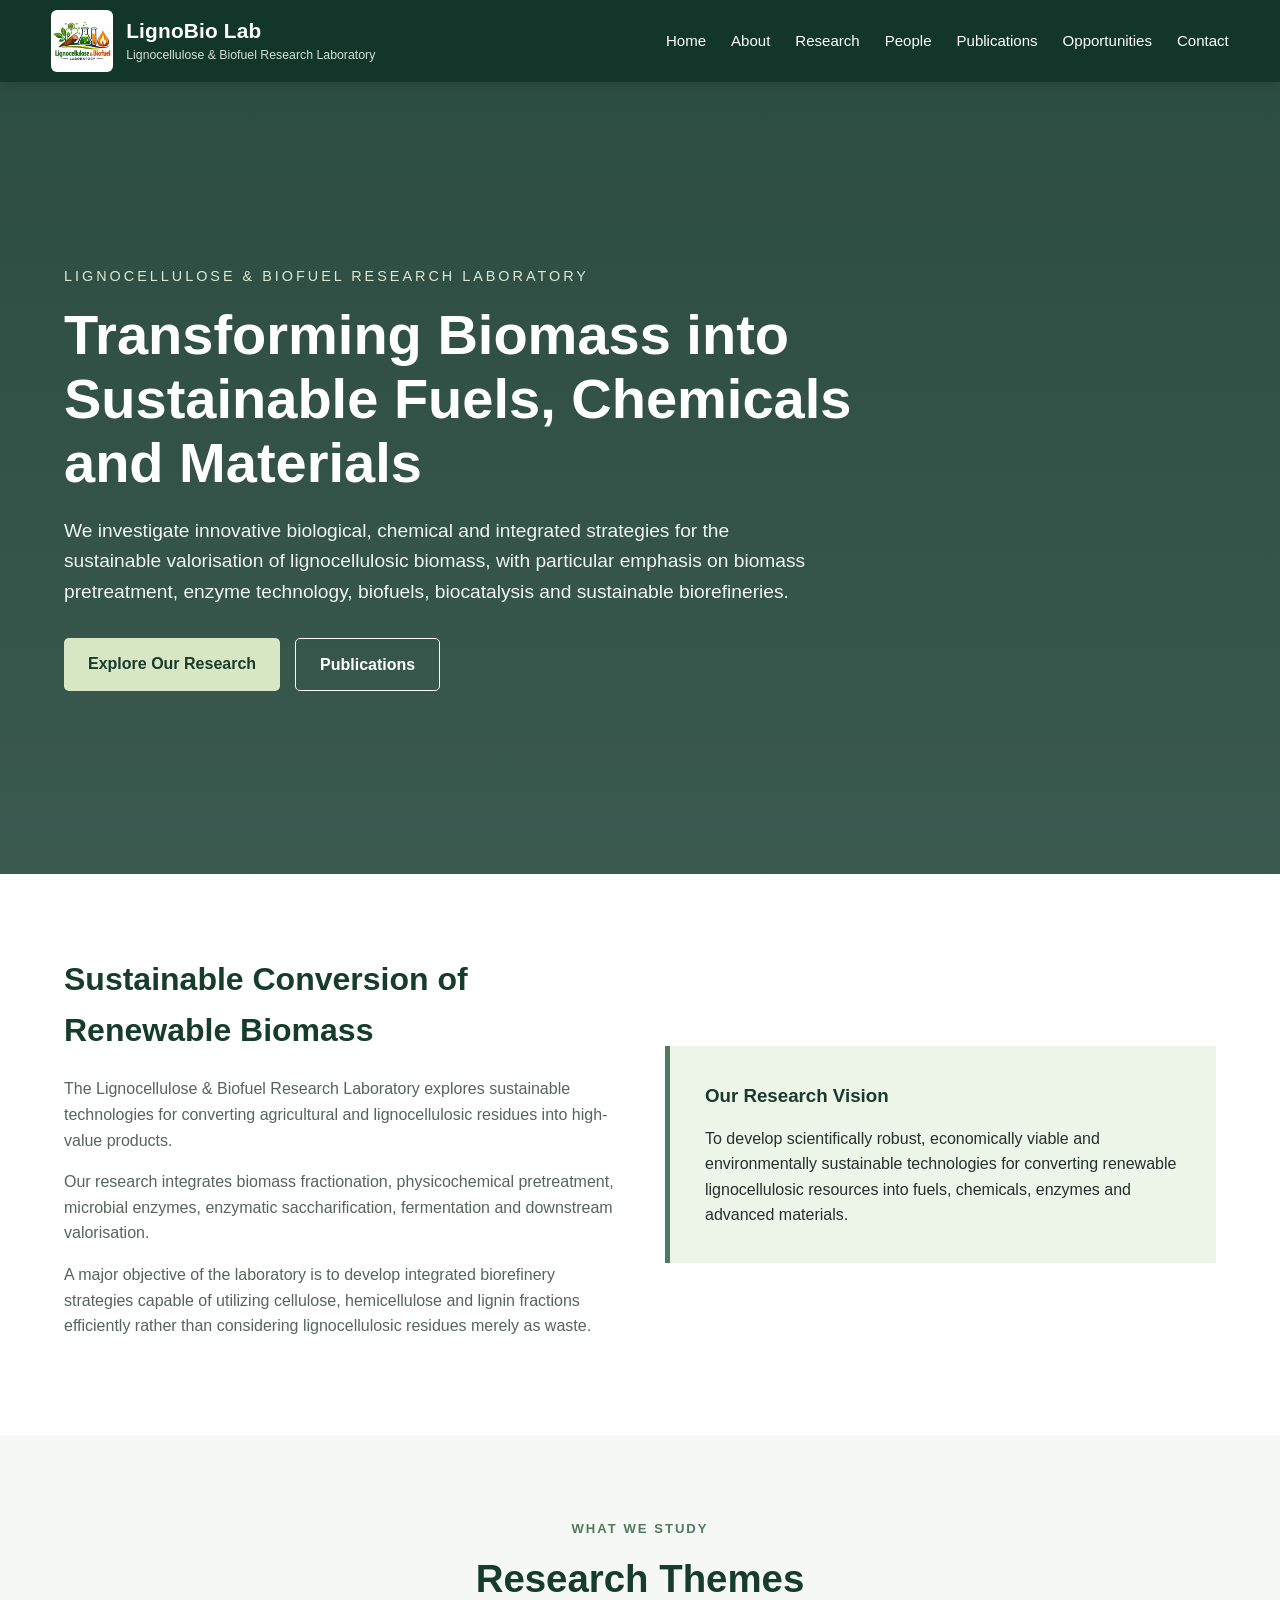
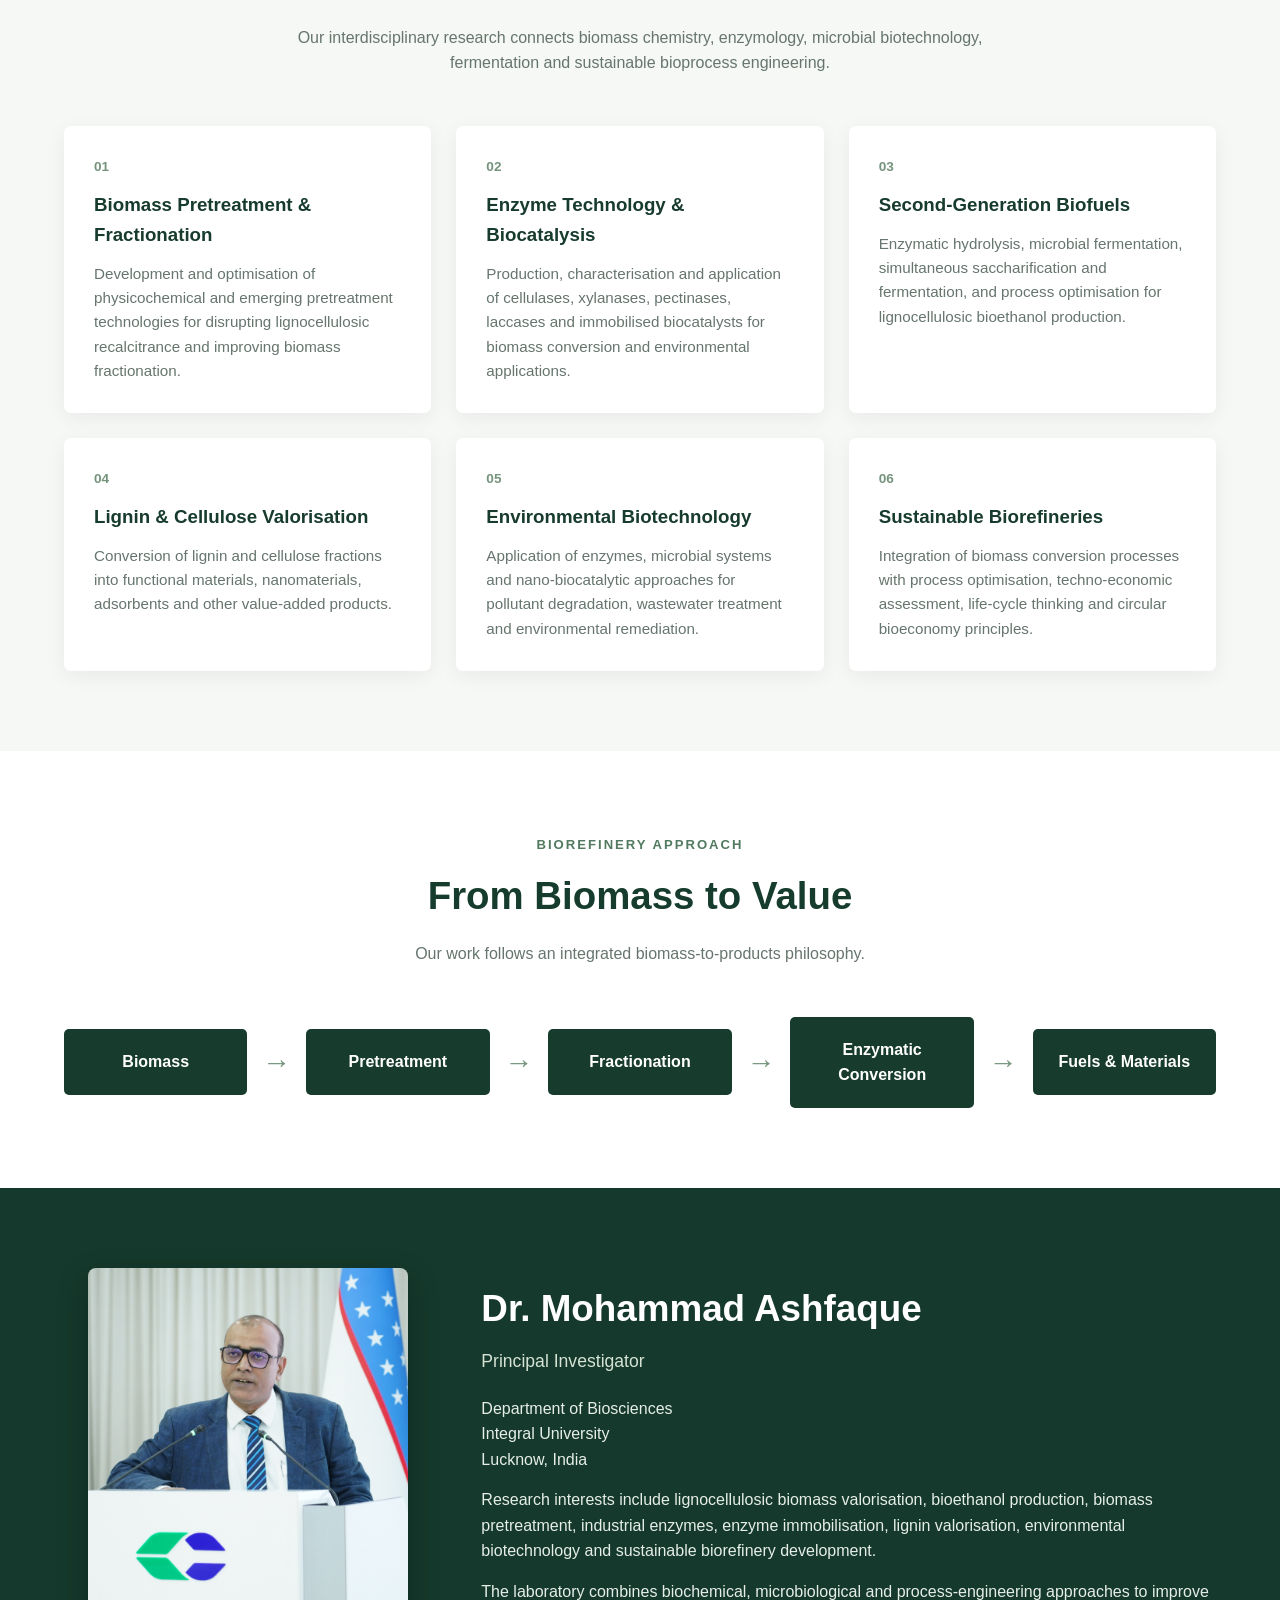
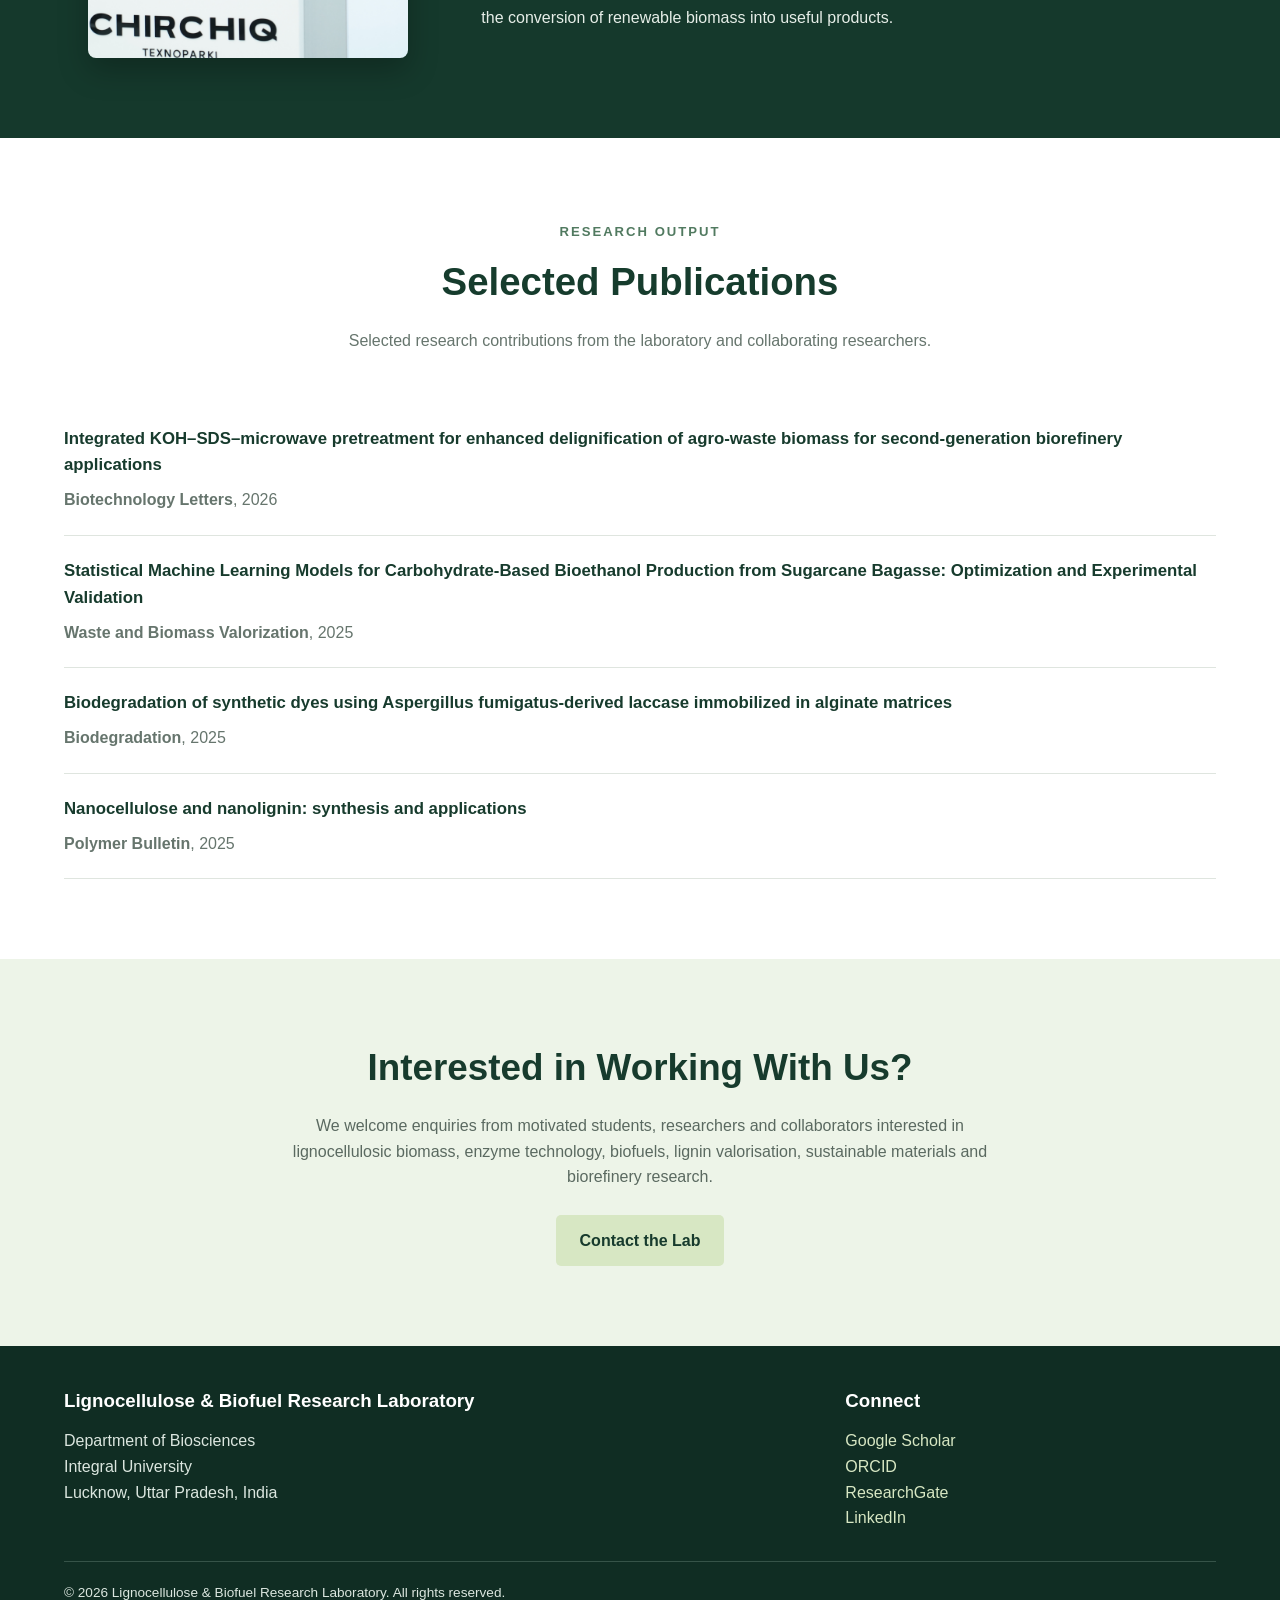
==== commit 10b99e4a: "Update index.html" ====
--- a/index.html
+++ b/index.html
@@ -587,19 +587,41 @@
 
             <div>
 
-                <h3>
-                    Connect
-                </h3>
-
-                <p>
-                    Google Scholar
-                    <br>
-                    ORCID
-                    <br>
-                    ResearchGate
-                    <br>
-                    LinkedIn
-                </p>
+                <h3>Connect</h3>
+
+<p>
+
+    <a href="https://scholar.google.com/citations?user=6ZUxCywAAAAJ&hl=en"
+       target="_blank"
+       rel="noopener noreferrer">
+        Google Scholar
+    </a>
+
+    <br>
+
+    <a href="https://orcid.org/0000-0003-2720-2115"
+       target="_blank"
+       rel="noopener noreferrer">
+        ORCID
+    </a>
+
+    <br>
+
+    <a href="https://www.researchgate.net/profile/Mohammad-Ashfaque?ev=hdr_xprf"
+       target="_blank"
+       rel="noopener noreferrer">
+        ResearchGate
+    </a>
+
+    <br>
+
+    <a href="https://www.linkedin.com/in/mohammad-ashfaque-khan-70279617/"
+       target="_blank"
+       rel="noopener noreferrer">
+        LinkedIn
+    </a>
+
+</p>
 
             </div>
 
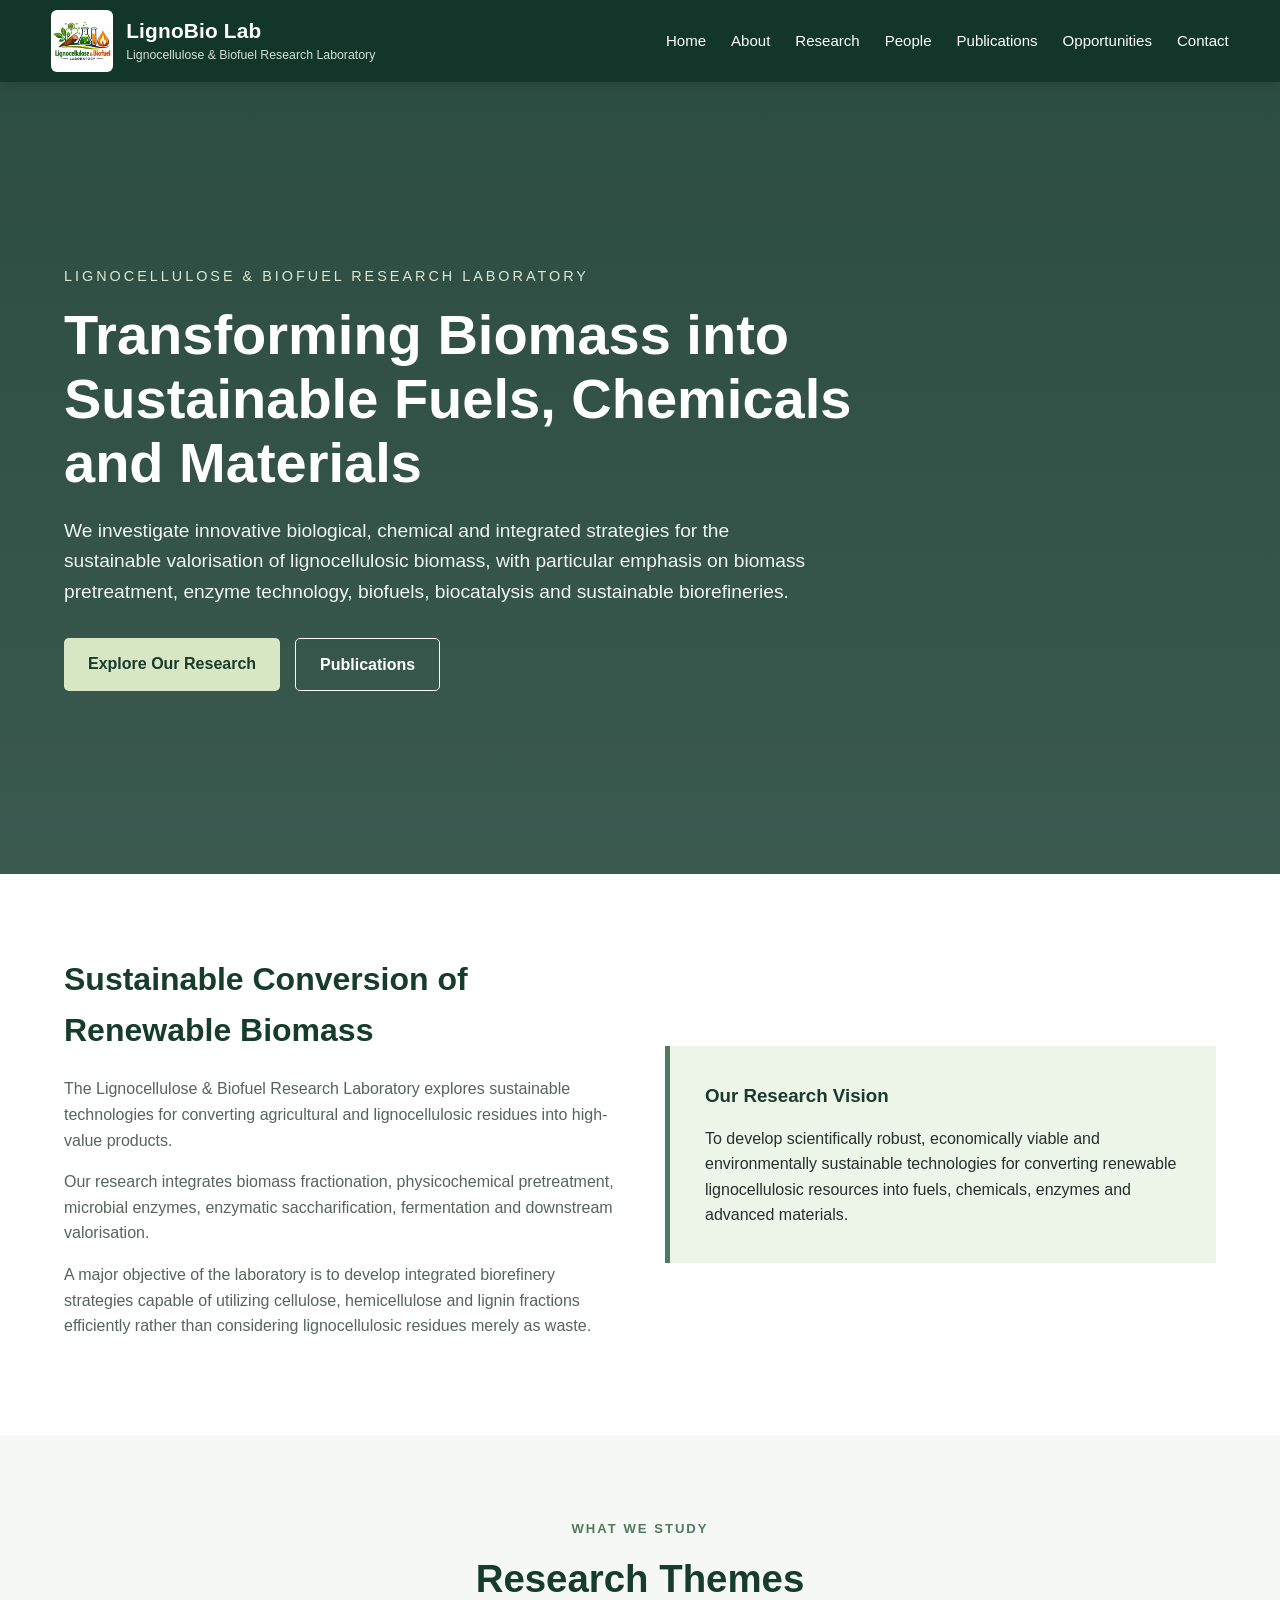
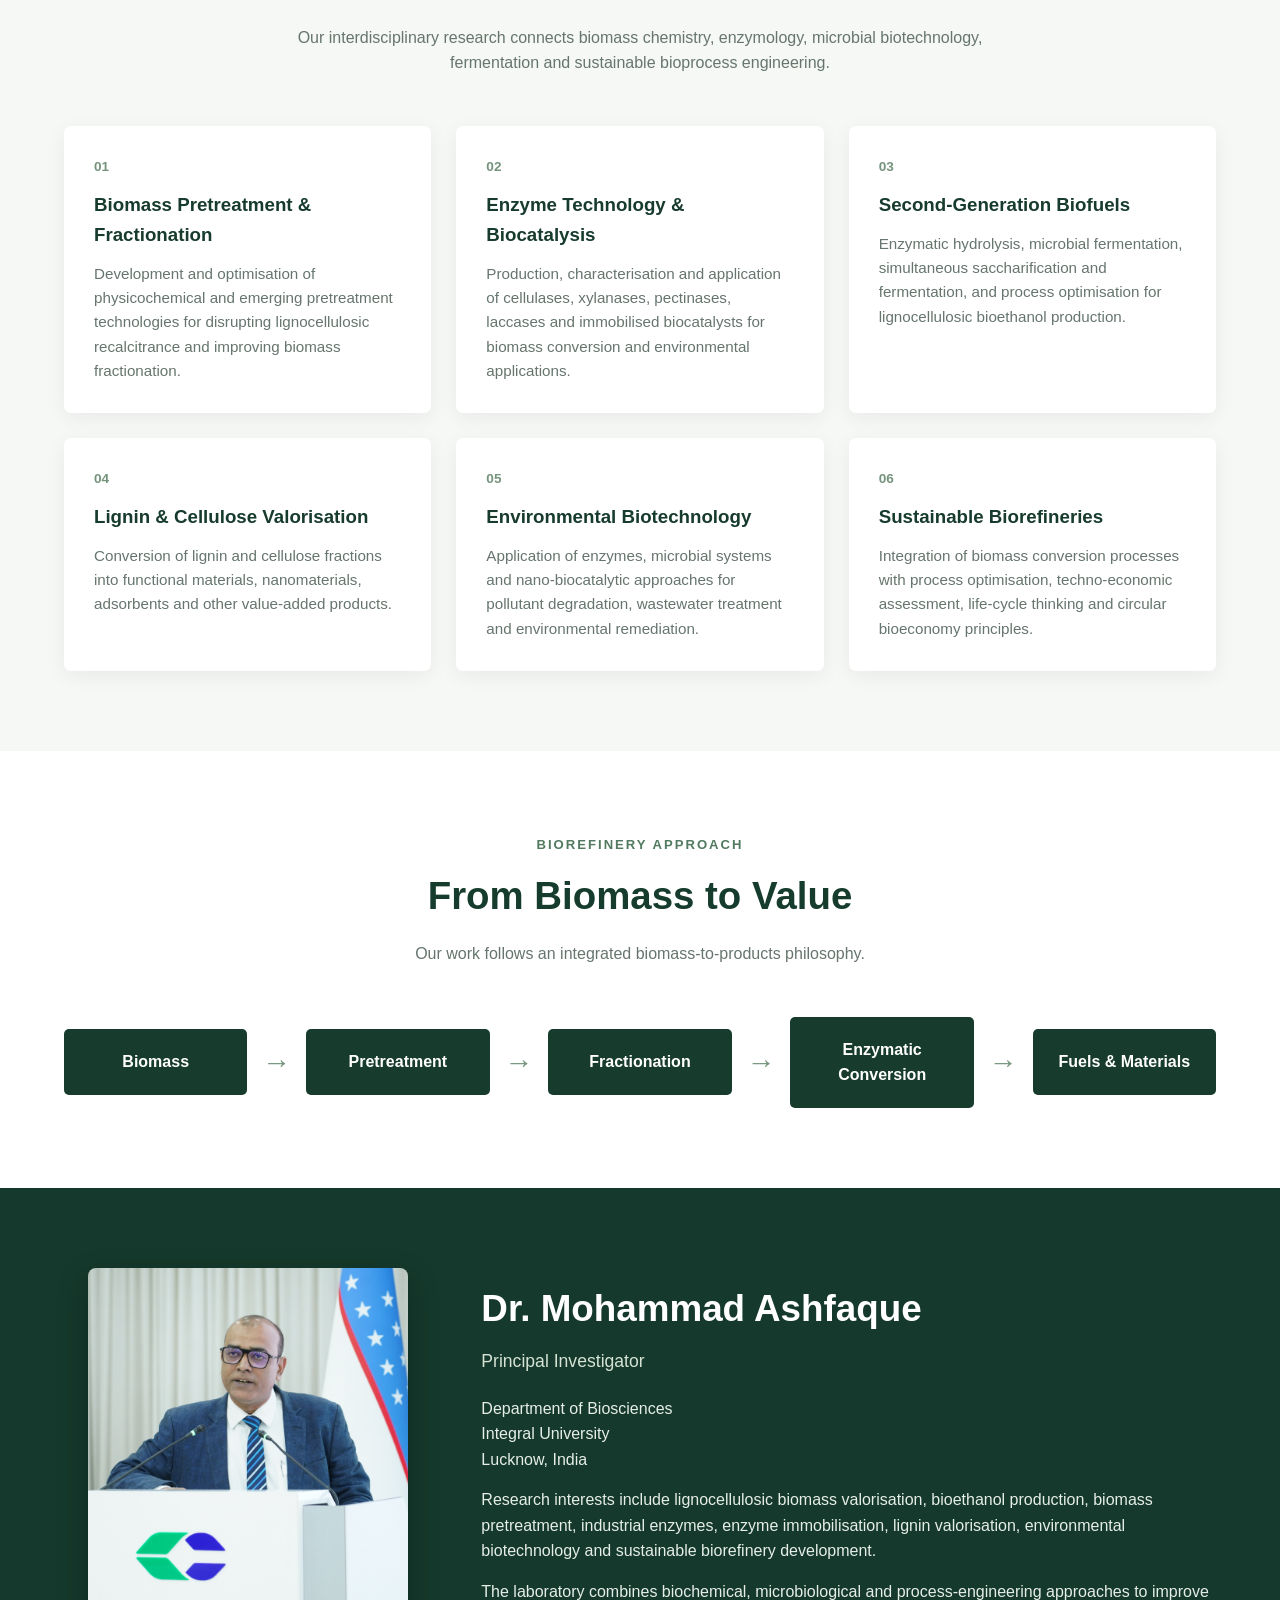
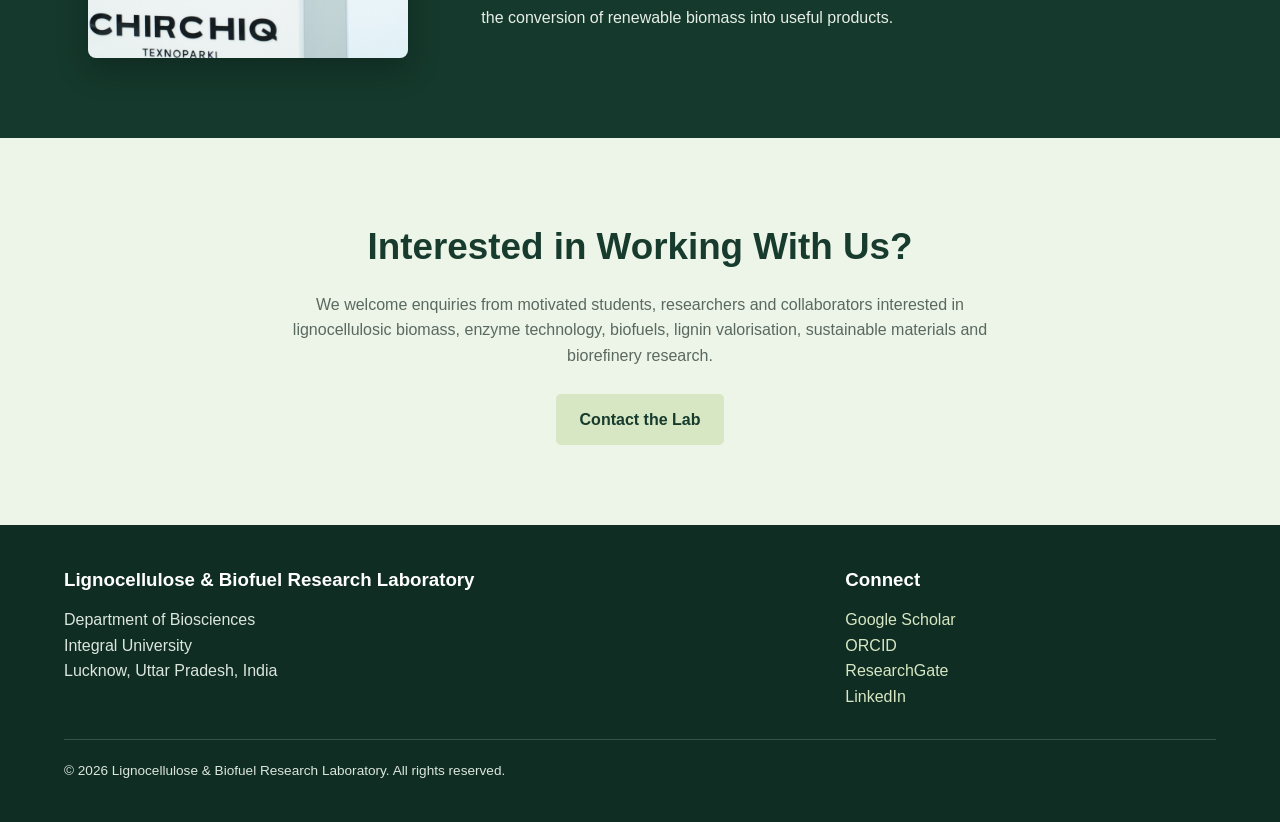
==== commit 24e40724: "Update index.html" ====
--- a/index.html
+++ b/index.html
@@ -436,93 +436,7 @@
 
     </div>
 
-</section>
-
-
-<!-- =========================
-     PUBLICATIONS
-========================= -->
-
-<section class="section" id="publications">
-
-    <div class="container">
-
-        <div class="section-title">
-
-            <span>Research Output</span>
-
-            <h2>
-                Selected Publications
-            </h2>
-
-            <p>
-                Selected research contributions from the laboratory
-                and collaborating researchers.
-            </p>
-
-        </div>
-
-
-        <div class="publication">
-
-            <h3>
-                Integrated KOH–SDS–microwave pretreatment for
-                enhanced delignification of agro-waste biomass for
-                second-generation biorefinery applications
-            </h3>
-
-            <p>
-                <strong>Biotechnology Letters</strong>, 2026
-            </p>
-
-        </div>
-
-
-        <div class="publication">
-
-            <h3>
-                Statistical Machine Learning Models for
-                Carbohydrate-Based Bioethanol Production from
-                Sugarcane Bagasse: Optimization and Experimental
-                Validation
-            </h3>
-
-            <p>
-                <strong>Waste and Biomass Valorization</strong>, 2025
-            </p>
-
-        </div>
-
-
-        <div class="publication">
-
-            <h3>
-                Biodegradation of synthetic dyes using
-                Aspergillus fumigatus-derived laccase immobilized
-                in alginate matrices
-            </h3>
-
-            <p>
-                <strong>Biodegradation</strong>, 2025
-            </p>
-
-        </div>
-
-
-        <div class="publication">
-
-            <h3>
-                Nanocellulose and nanolignin: synthesis and
-                applications
-            </h3>
-
-            <p>
-                <strong>Polymer Bulletin</strong>, 2025
-            </p>
-
-        </div>
-
-    </div>
+
 
 </section>
 
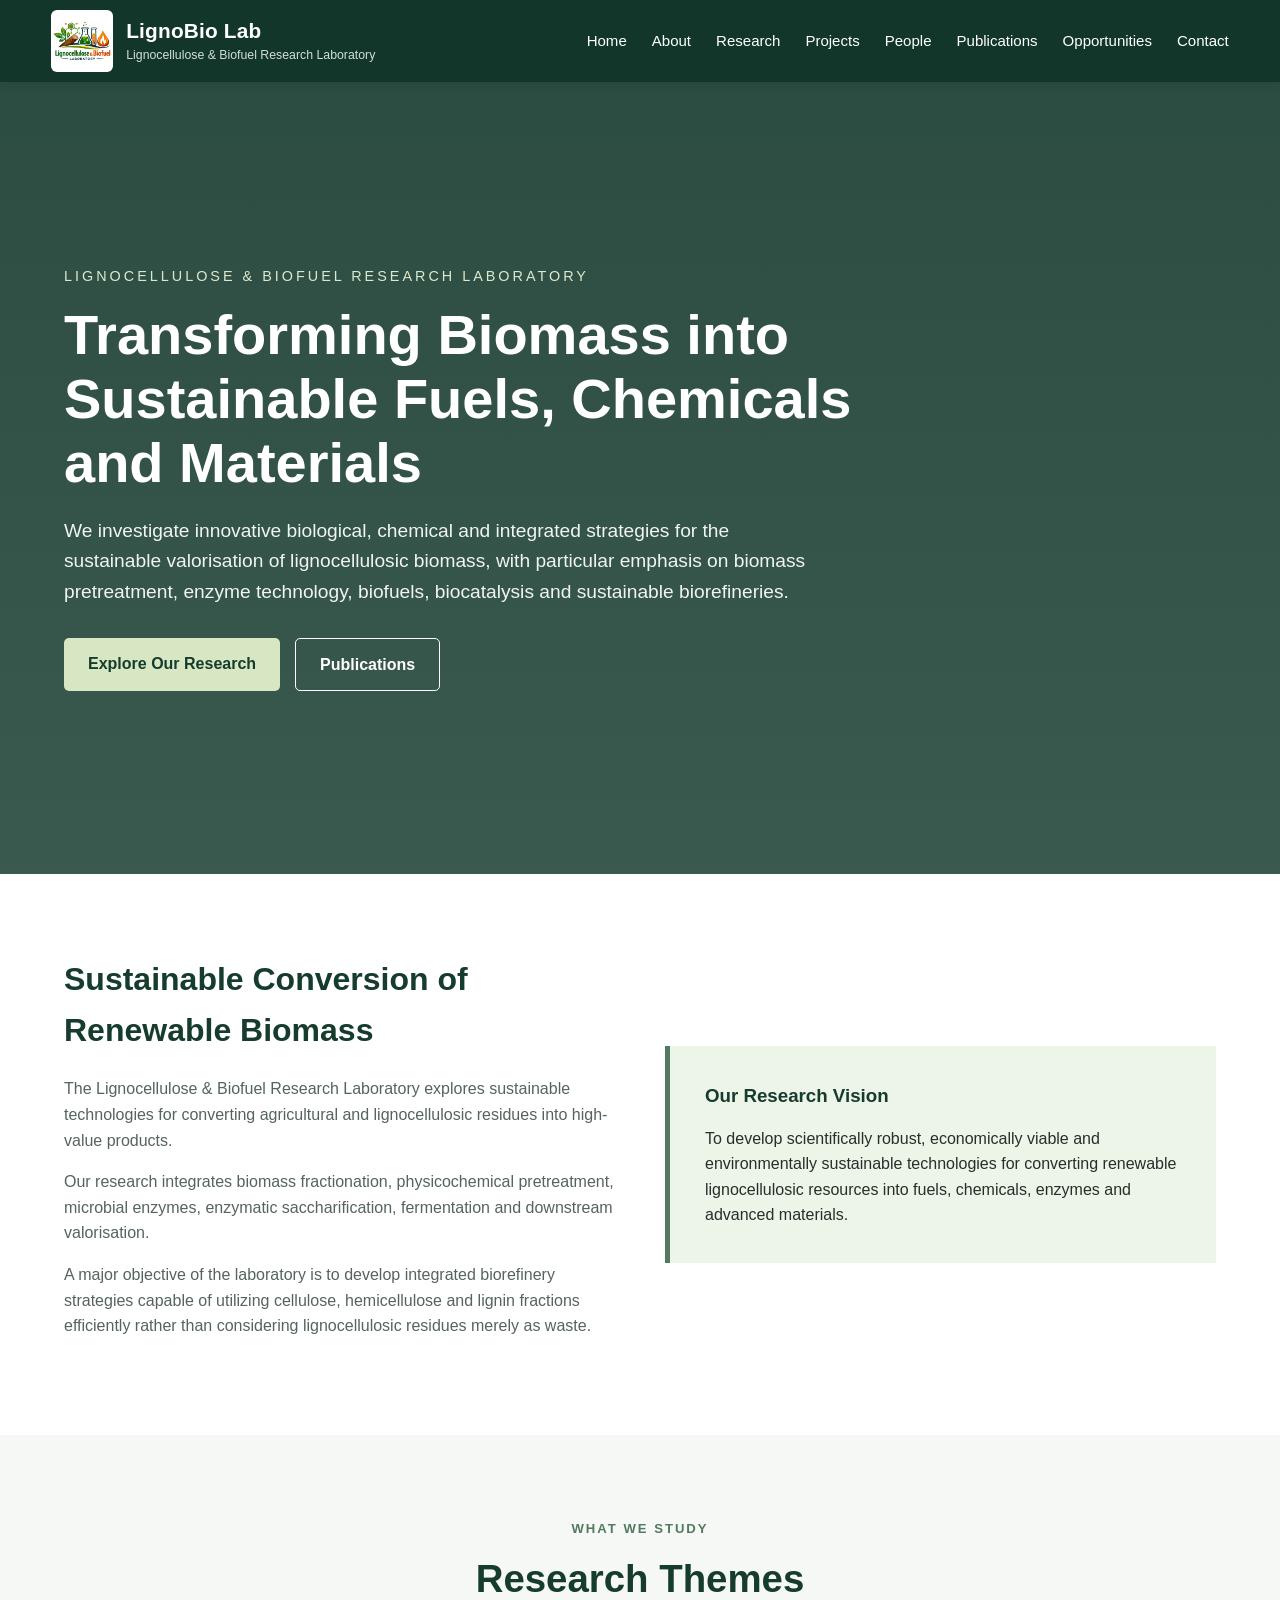
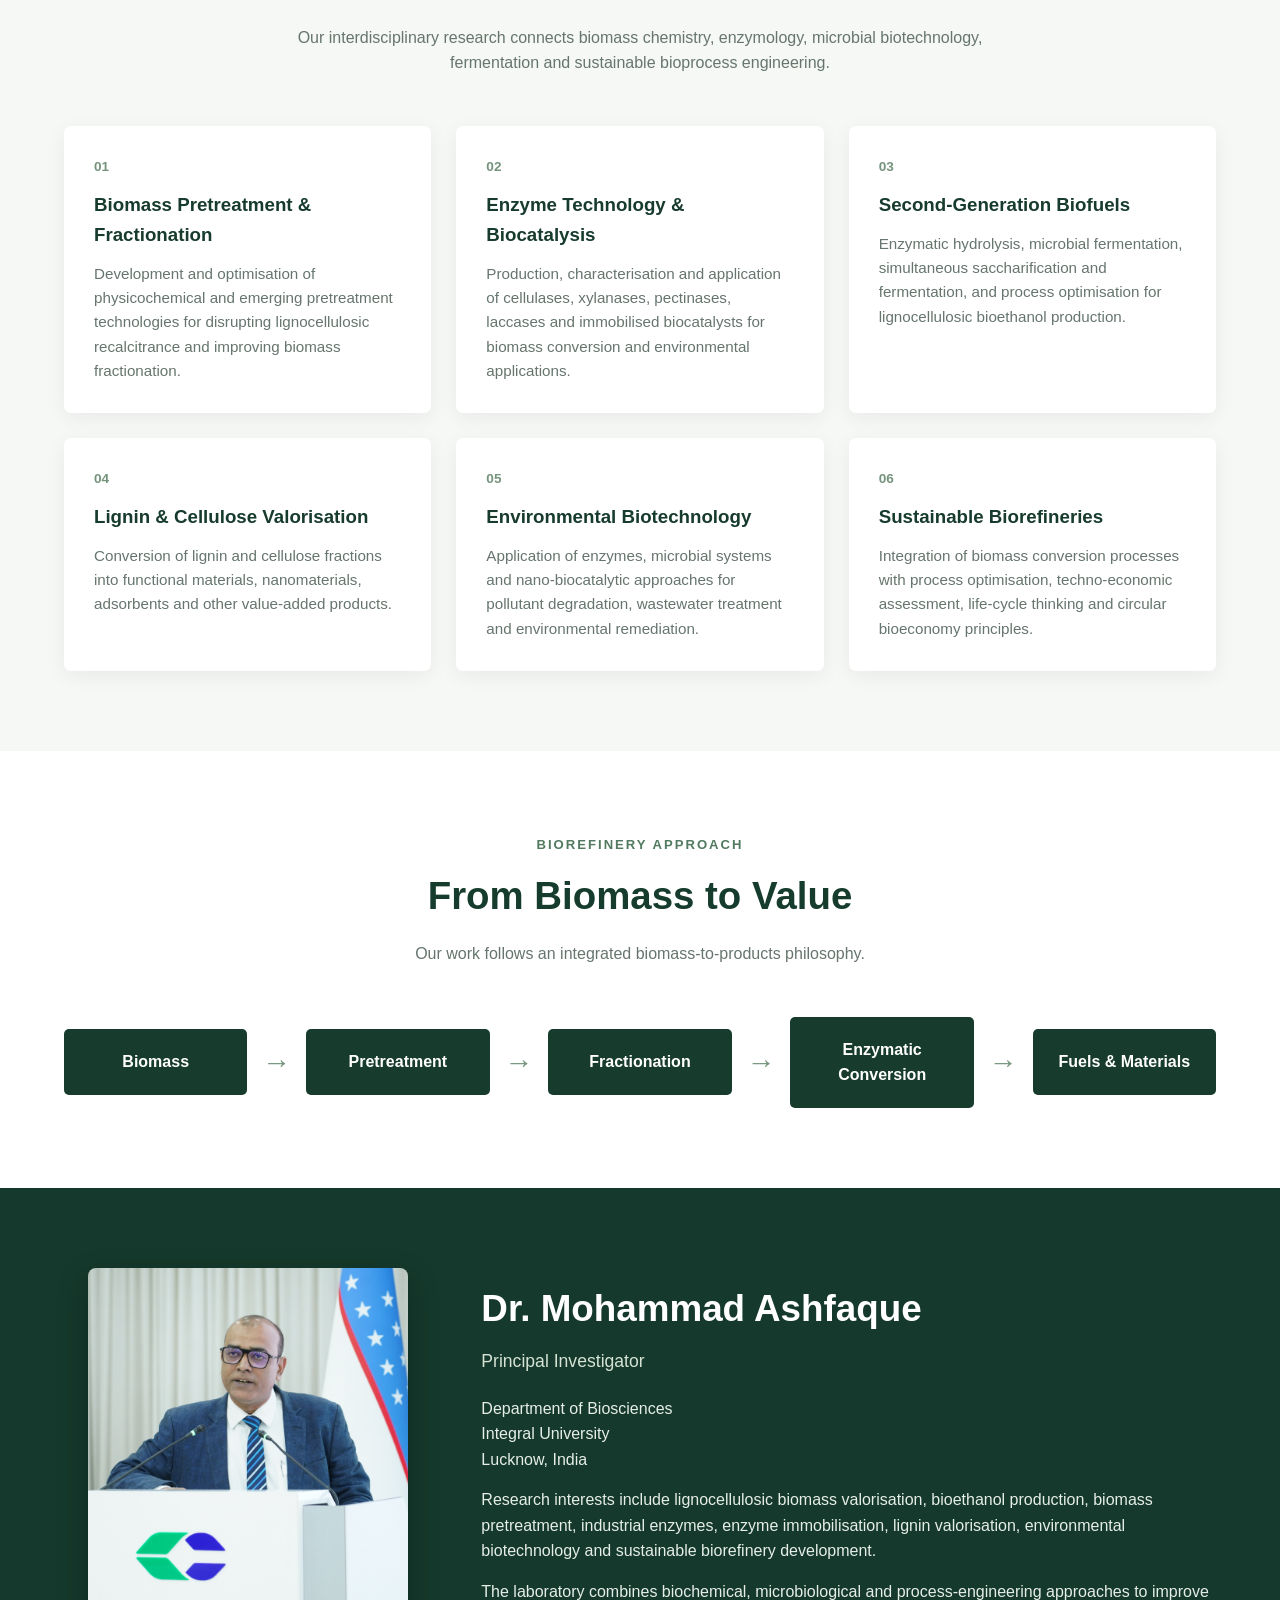
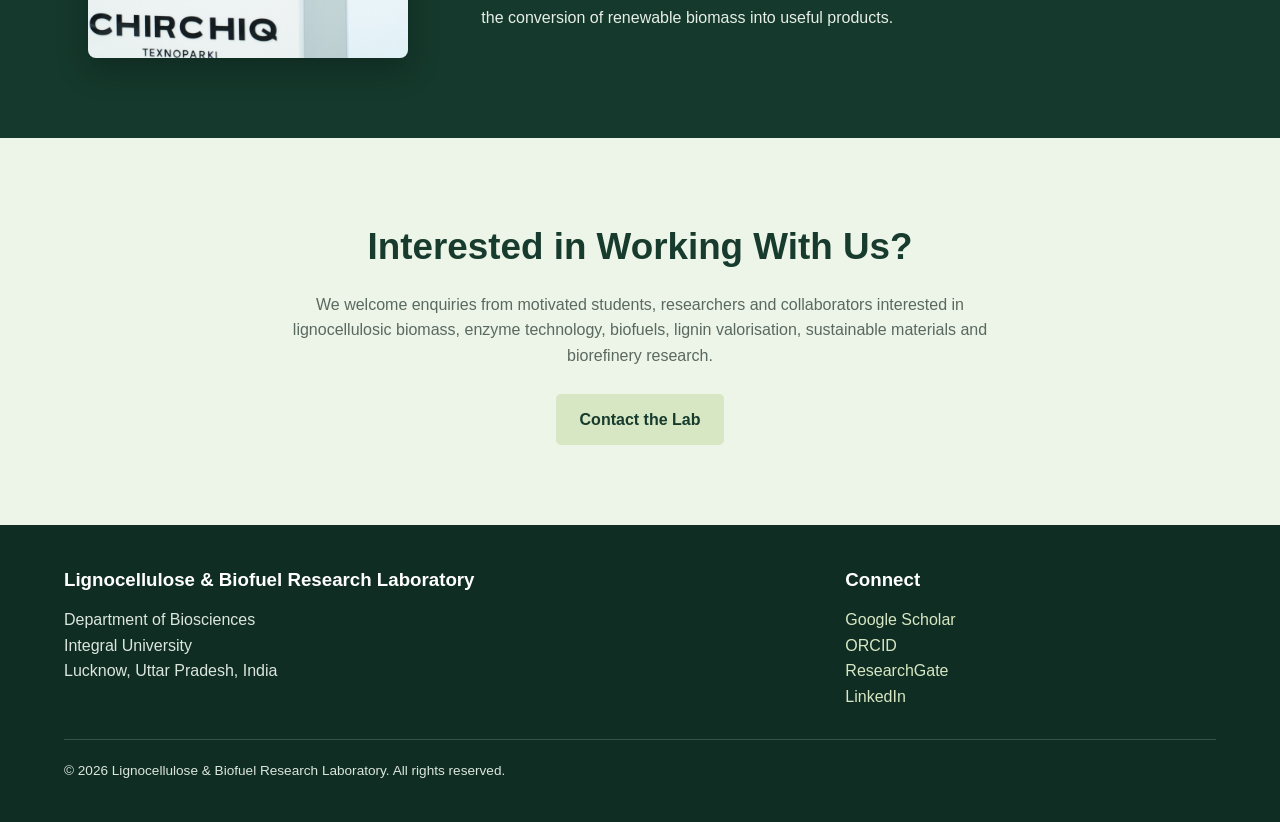
==== commit 280e4c46: "Update index.html" ====
--- a/index.html
+++ b/index.html
@@ -46,16 +46,56 @@
         </a>
 
         <ul class="nav-links">
-            <li><a href="#home">Home</a></li>
-            <li><a href="#about">About</a></li>
-            <li><a href="#research">Research</a></li>
-            <li><a href="people.html">People</a></li>
-            <a href="publications.html">
-    Publications
-</a>
-            <li><a href="#opportunities">Opportunities</a></li>
-            <li><a href="#contact">Contact</a></li>
-        </ul>
+
+    <li>
+        <a href="index.html">
+            Home
+        </a>
+    </li>
+
+    <li>
+        <a href="#about">
+            About
+        </a>
+    </li>
+
+    <li>
+        <a href="research.html">
+            Research
+        </a>
+    </li>
+
+    <li>
+        <a href="projects.html">
+            Projects
+        </a>
+    </li>
+
+    <li>
+        <a href="people.html">
+            People
+        </a>
+    </li>
+
+    <li>
+        <a href="publications.html">
+            Publications
+        </a>
+    </li>
+
+    <li>
+        <a href="opportunities.html">
+            Opportunities
+        </a>
+    </li>
+
+    <li>
+        <a href="contact.html">
+            Contact
+        </a>
+    </li>
+
+</ul>
 
     </nav>
 </header>
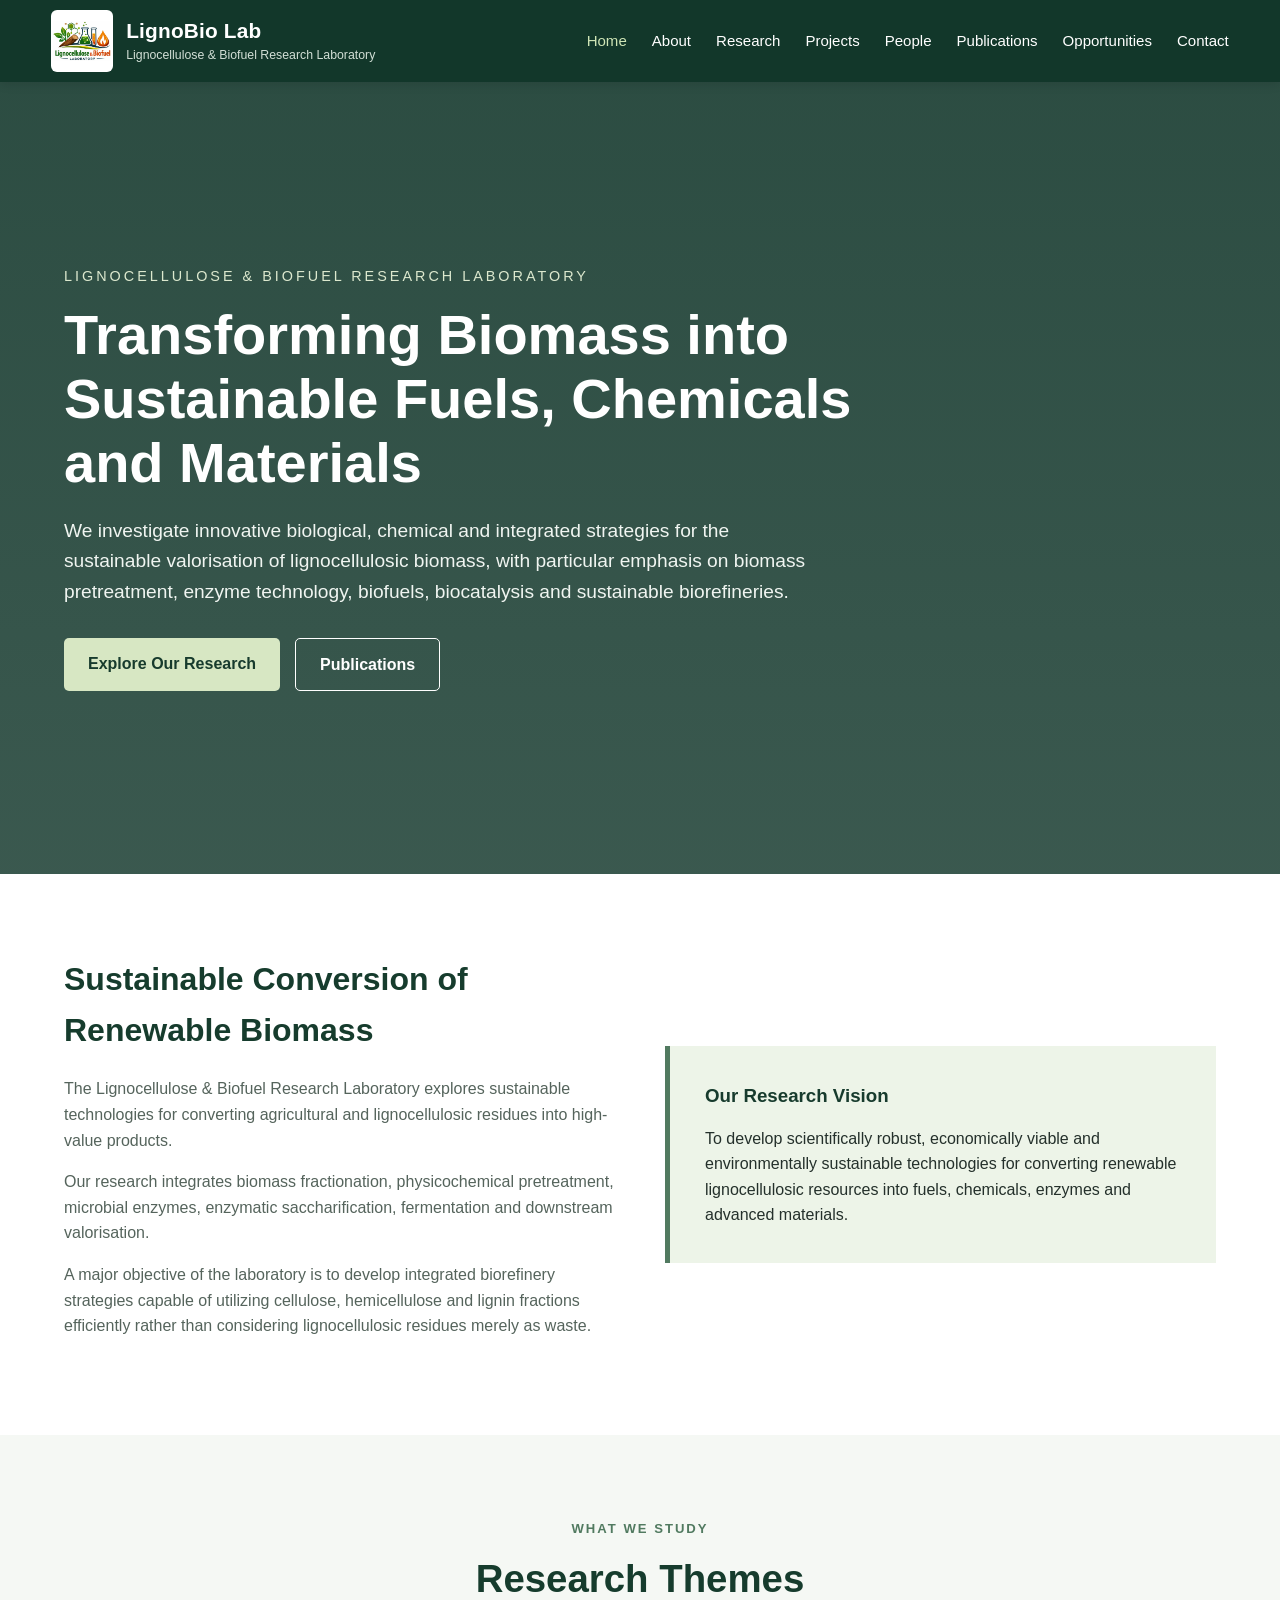
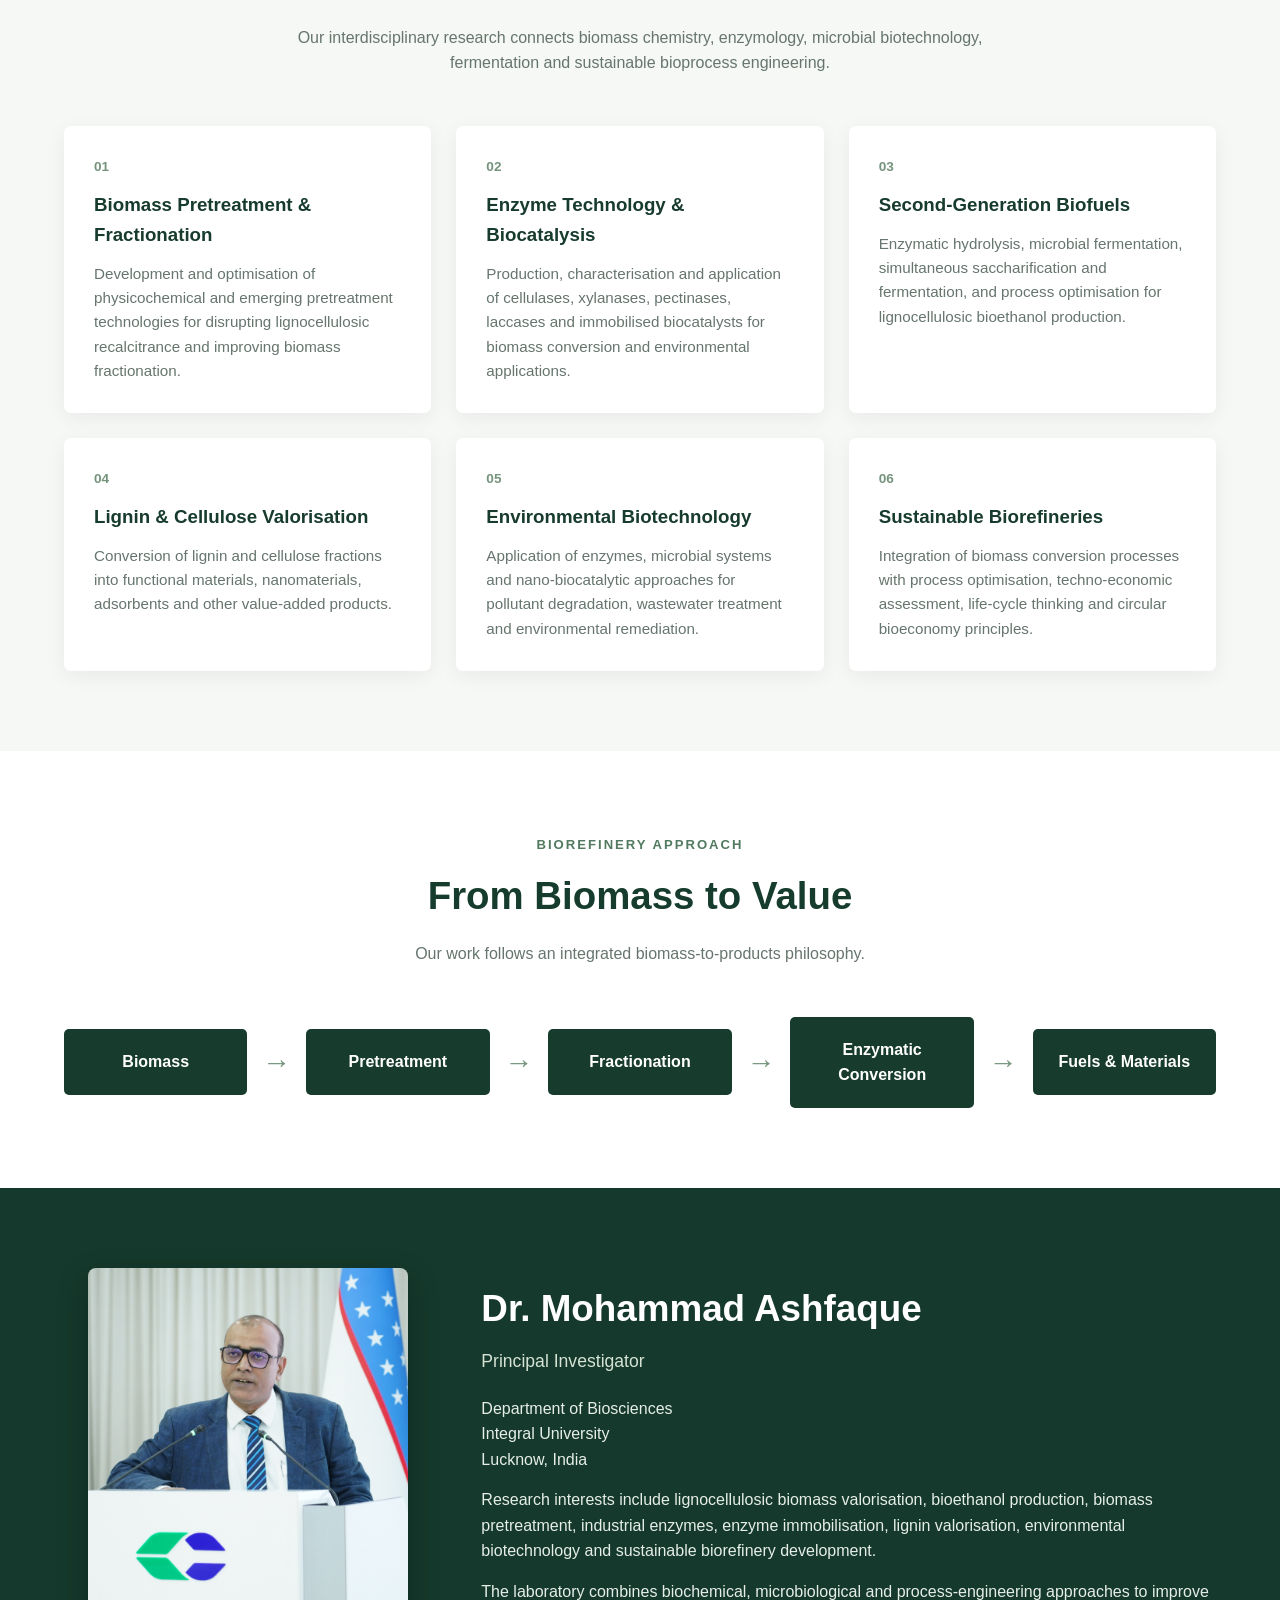
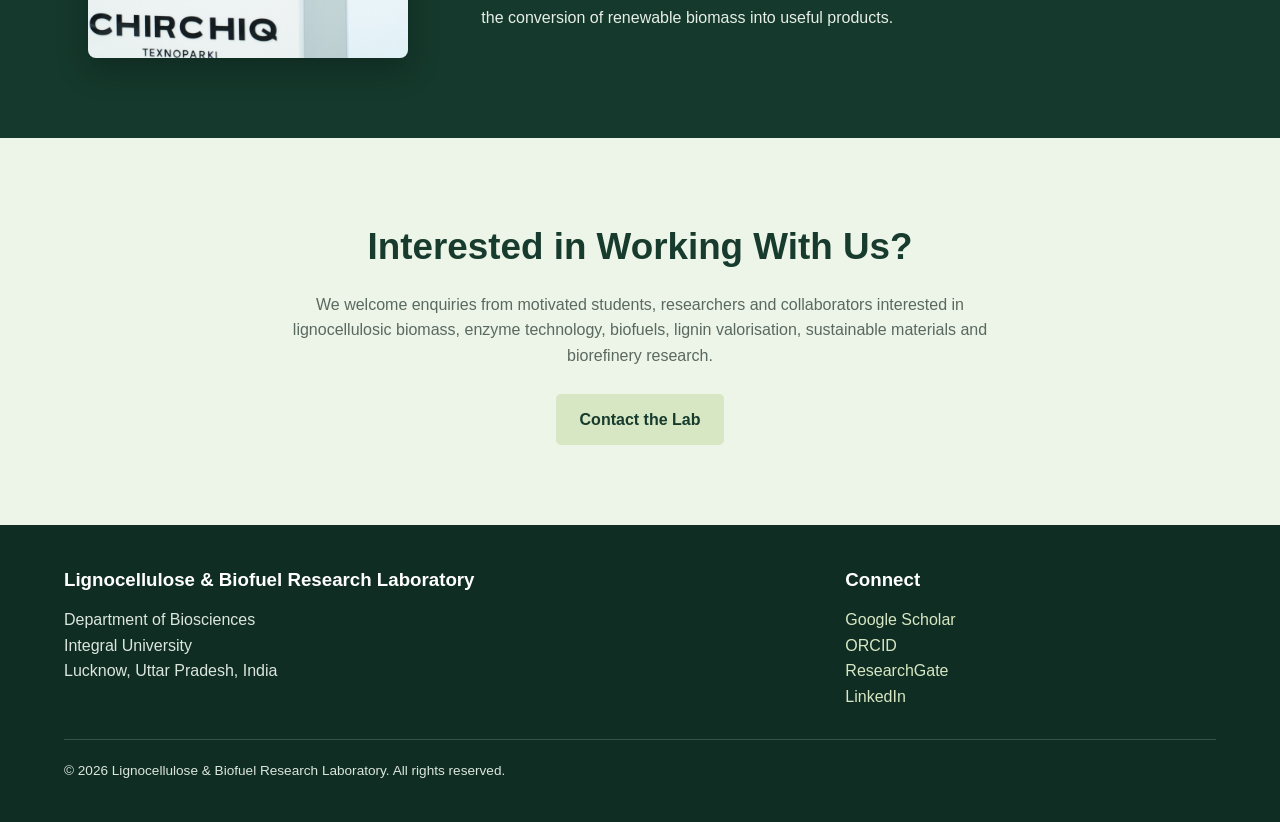
==== commit 53a3adbf: "Update index.html" ====
--- a/index.html
+++ b/index.html
@@ -45,10 +45,10 @@
 
         </a>
 
-        <ul class="nav-links">
-
-    <li>
-        <a href="index.html">
+       <ul class="nav-links">
+
+    <li>
+        <a href="index.html" class="active-link">
             Home
         </a>
     </li>
